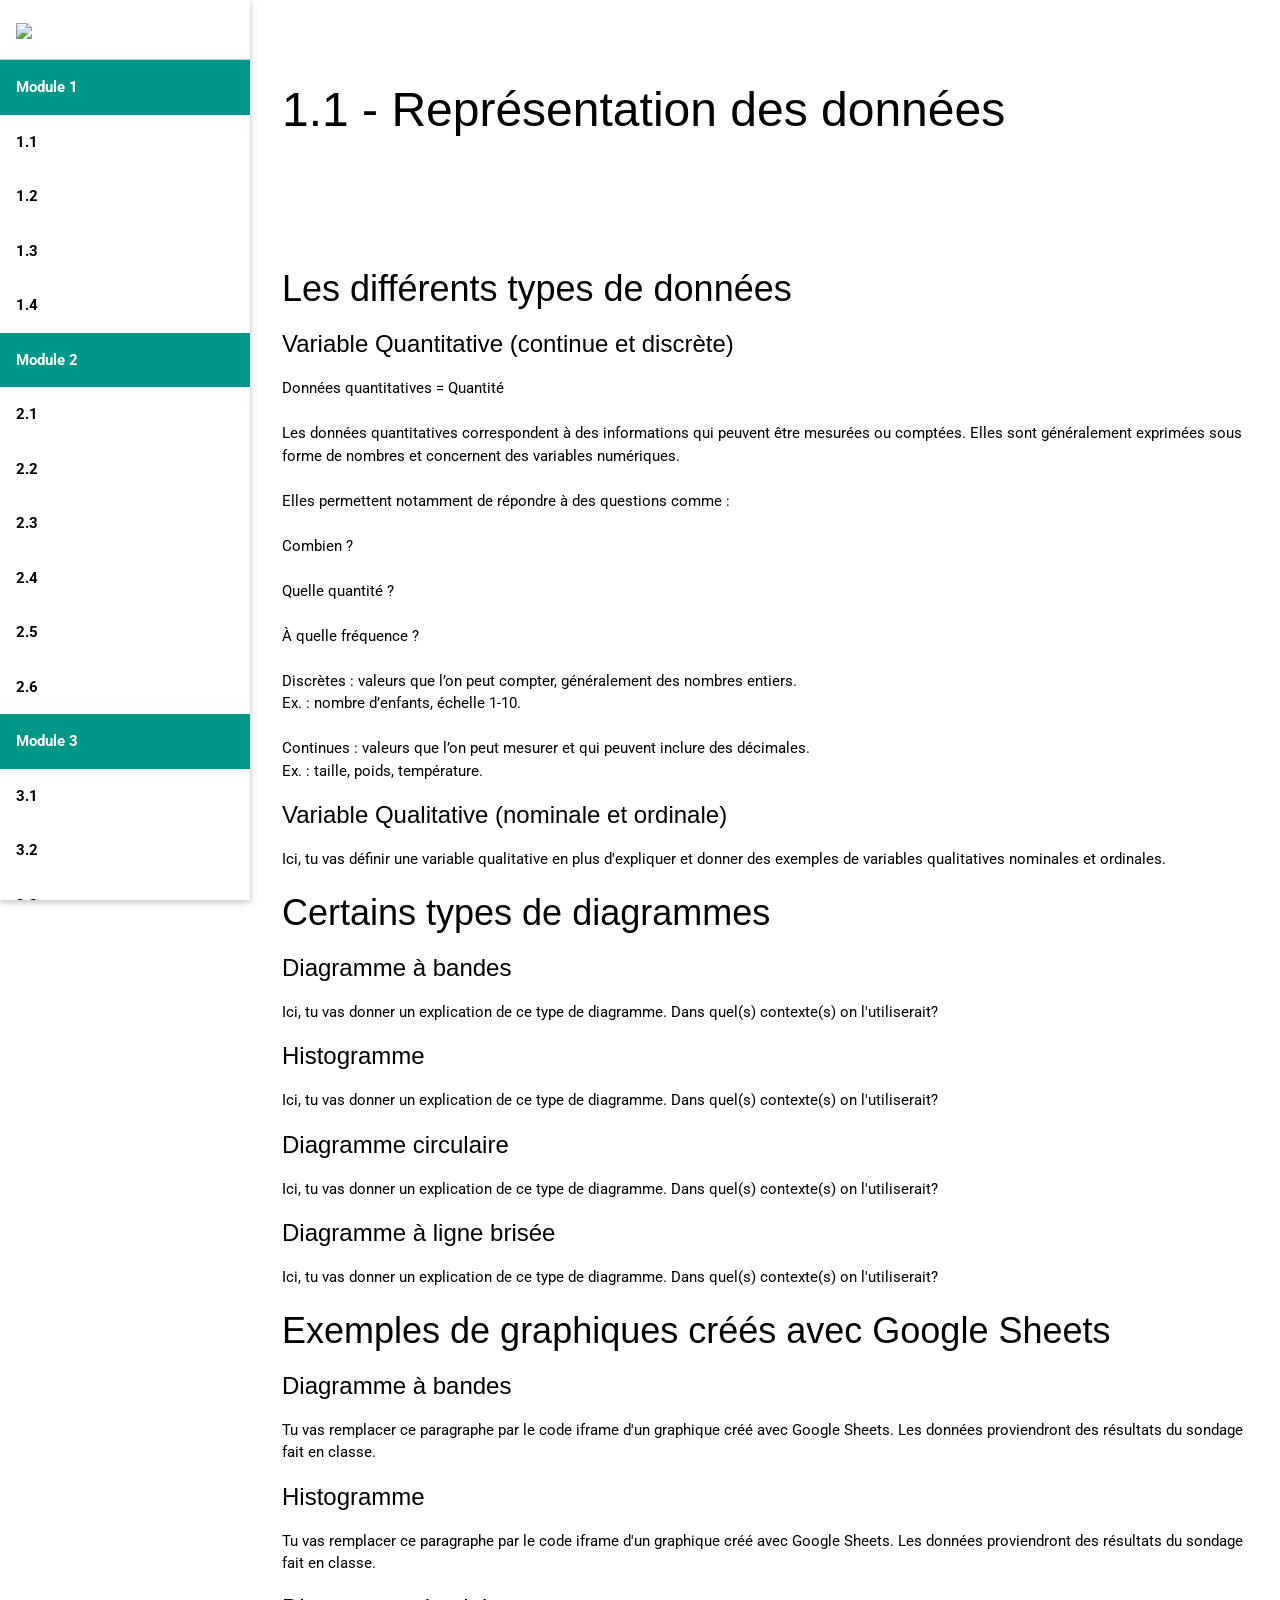
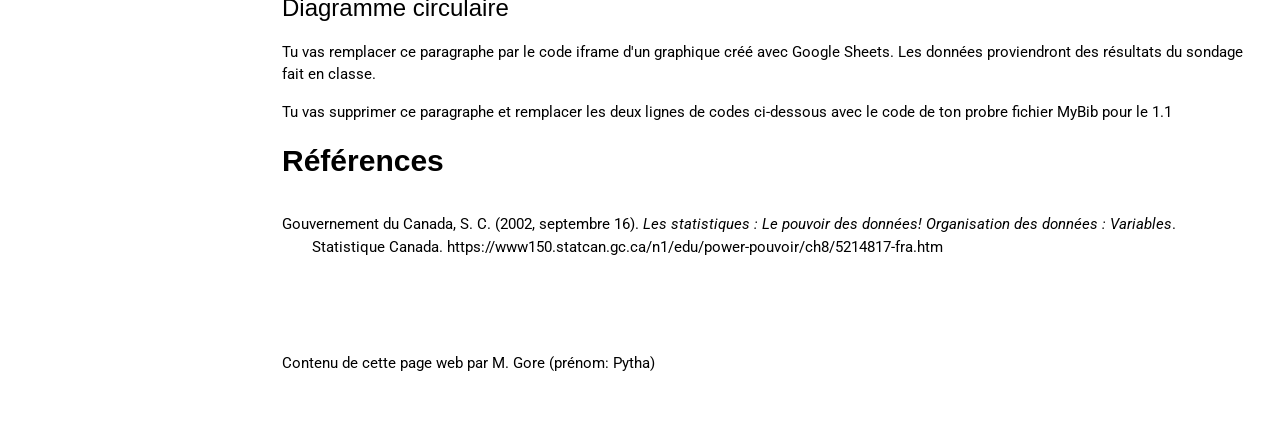
==== module1-1.html @ e121af44 "Revise content and structure of module1-1.html Updated the HTML structure and content for module1-1." ====
<!DOCTYPE html>
<html>
<head>
<title>MDM4U</title>
<meta name="viewport" content="width=device-width, initial-scale=1">
<link rel="stylesheet" href="https://www.w3schools.com/w3css/4/w3.css">
<link rel="stylesheet" href="https://www.w3schools.com/lib/w3-theme-teal.css">
<link rel="stylesheet" href="https://fonts.googleapis.com/css?family=Roboto">
<link rel="stylesheet" href="https://cdnjs.cloudflare.com/ajax/libs/font-awesome/4.7.0/css/font-awesome.min.css">
<style>
body {font-family: "Roboto", sans-serif}
.w3-bar-block .w3-bar-item {
  padding: 16px;
  font-weight: bold;
}
</style>
<script src="https://code.jquery.com/jquery-1.10.2.js"></script>
</head>
<body>
<!--Navigation bar-->
<div id="nav-placeholder">

</div>

<script>
$(function(){
  $("#nav-placeholder").load("nav.html");
});
</script>
<!--end of Navigation bar-->

<div class="w3-overlay w3-hide-large w3-animate-opacity" onclick="w3_close()" style="cursor:pointer" id="myOverlay"></div>

<div class="w3-main" style="margin-left:250px;">

<div id="myTop" class="w3-container w3-top w3-theme w3-large">
  <p><i class="fa fa-bars w3-button w3-teal w3-hide-large w3-xlarge" onclick="w3_open()"></i>
  <span id="myIntro" class="w3-hide">MDM4U</span></p>
</div>

<header class="w3-container w3-theme" style="padding:64px 32px">
  <h1 class="w3-xxxlarge">1.1 - Représentation des données</h1>
</header>

<div class="w3-container" style="padding:32px">

<!-- Tu peux complètement modifier le contenu ci-dessous -->

<h1>Les différents types de données</h1>
<h3>Variable Quantitative (continue et discrète)</h3>
<p>Données quantitatives = Quantité <br><br>
Les données quantitatives correspondent à des informations qui peuvent être mesurées ou comptées. 
Elles sont généralement exprimées sous forme de nombres et concernent des variables numériques.
<br><br>
Elles permettent notamment de répondre à des questions comme :
<br><br>
Combien ?
<br><br>
Quelle quantité ?
<br><br>
À quelle fréquence ?
<br><br>
Discrètes : valeurs que l’on peut compter, généralement des nombres entiers.<br>
Ex. : nombre d’enfants, échelle 1-10.
<br><br>
Continues : valeurs que l’on peut mesurer et qui peuvent inclure des décimales.<br>
Ex. : taille, poids, température.</p>

<h3>Variable Qualitative (nominale et ordinale)</h3>
<p>Ici, tu vas définir une variable qualitative en plus d'expliquer et donner des exemples de variables qualitatives nominales et ordinales.</p>


<h1>Certains types de diagrammes</h1>
<h3>Diagramme à bandes </h3>
<p>Ici, tu vas donner un explication de ce type de diagramme.  Dans quel(s) contexte(s) on l'utiliserait? </p>
<h3>Histogramme</h3>
<p>Ici, tu vas donner un explication de ce type de diagramme.  Dans quel(s) contexte(s) on l'utiliserait? </p>
<h3>Diagramme circulaire</h3>
<p>Ici, tu vas donner un explication de ce type de diagramme.  Dans quel(s) contexte(s) on l'utiliserait? </p>
<h3>Diagramme à ligne brisée</h3>
<p>Ici, tu vas donner un explication de ce type de diagramme.  Dans quel(s) contexte(s) on l'utiliserait? </p>


<h1>Exemples de graphiques créés avec Google Sheets</h1>
<h3>Diagramme à bandes</h3>
<p>Tu vas remplacer ce paragraphe par le code iframe d'un graphique créé avec Google Sheets.  Les données proviendront des résultats du sondage fait en classe.  </p>
<h3>Histogramme</h3>
<p>Tu vas remplacer ce paragraphe par le code iframe d'un graphique créé avec Google Sheets.  Les données proviendront des résultats du sondage fait en classe.  </p>
<h3>Diagramme circulaire</h3>
<p>Tu vas remplacer ce paragraphe par le code iframe d'un graphique créé avec Google Sheets.  Les données proviendront des résultats du sondage fait en classe.  </p>


<p>Tu vas supprimer ce paragraphe et remplacer les deux lignes de codes ci-dessous avec le code de ton probre fichier MyBib pour le 1.1 </p>


<section class="references">
  <h2>Références</h2>
  <div class="reference-list">
    <p class="reference">
      Gouvernement du Canada, S. C. (2002, septembre 16). <em>Les statistiques : Le pouvoir des données! Organisation des données : Variables</em>. Statistique Canada. https://www150.statcan.gc.ca/n1/edu/power-pouvoir/ch8/5214817-fra.htm
    </p>
  </div>
</section>

<style>
  .references h2 {
    font-weight: bold;
    margin-bottom: 1em;
  }
  .reference {
    margin: 0 0 1em 0;
    padding-left: 2em;
    text-indent: -2em; /* crée le retrait en sautoir (hanging indent) */
    line-height: 1.5;
  }
</style>

<!-- Tu peux complètement modifier le contenu par dessus cette ligne -->

</div>

<footer class="w3-container w3-theme" style="padding:32px">
  <p>Contenu de cette page web par M. Gore (prénom: Pytha)</p>
</footer>
     
</div>

<script>
// Open and close the sidebar on medium and small screens
function w3_open() {
  document.getElementById("mySidebar").style.display = "block";
  document.getElementById("myOverlay").style.display = "block";
}

function w3_close() {
  document.getElementById("mySidebar").style.display = "none";
  document.getElementById("myOverlay").style.display = "none";
}

// Change style of top container on scroll
window.onscroll = function() {myFunction()};
function myFunction() {
  if (document.body.scrollTop > 80 || document.documentElement.scrollTop > 80) {
    document.getElementById("myTop").classList.add("w3-card-4", "w3-animate-opacity");
    document.getElementById("myIntro").classList.add("w3-show-inline-block");
  } else {
    document.getElementById("myIntro").classList.remove("w3-show-inline-block");
    document.getElementById("myTop").classList.remove("w3-card-4", "w3-animate-opacity");
  }
}

</script>
     
</body>
</html>
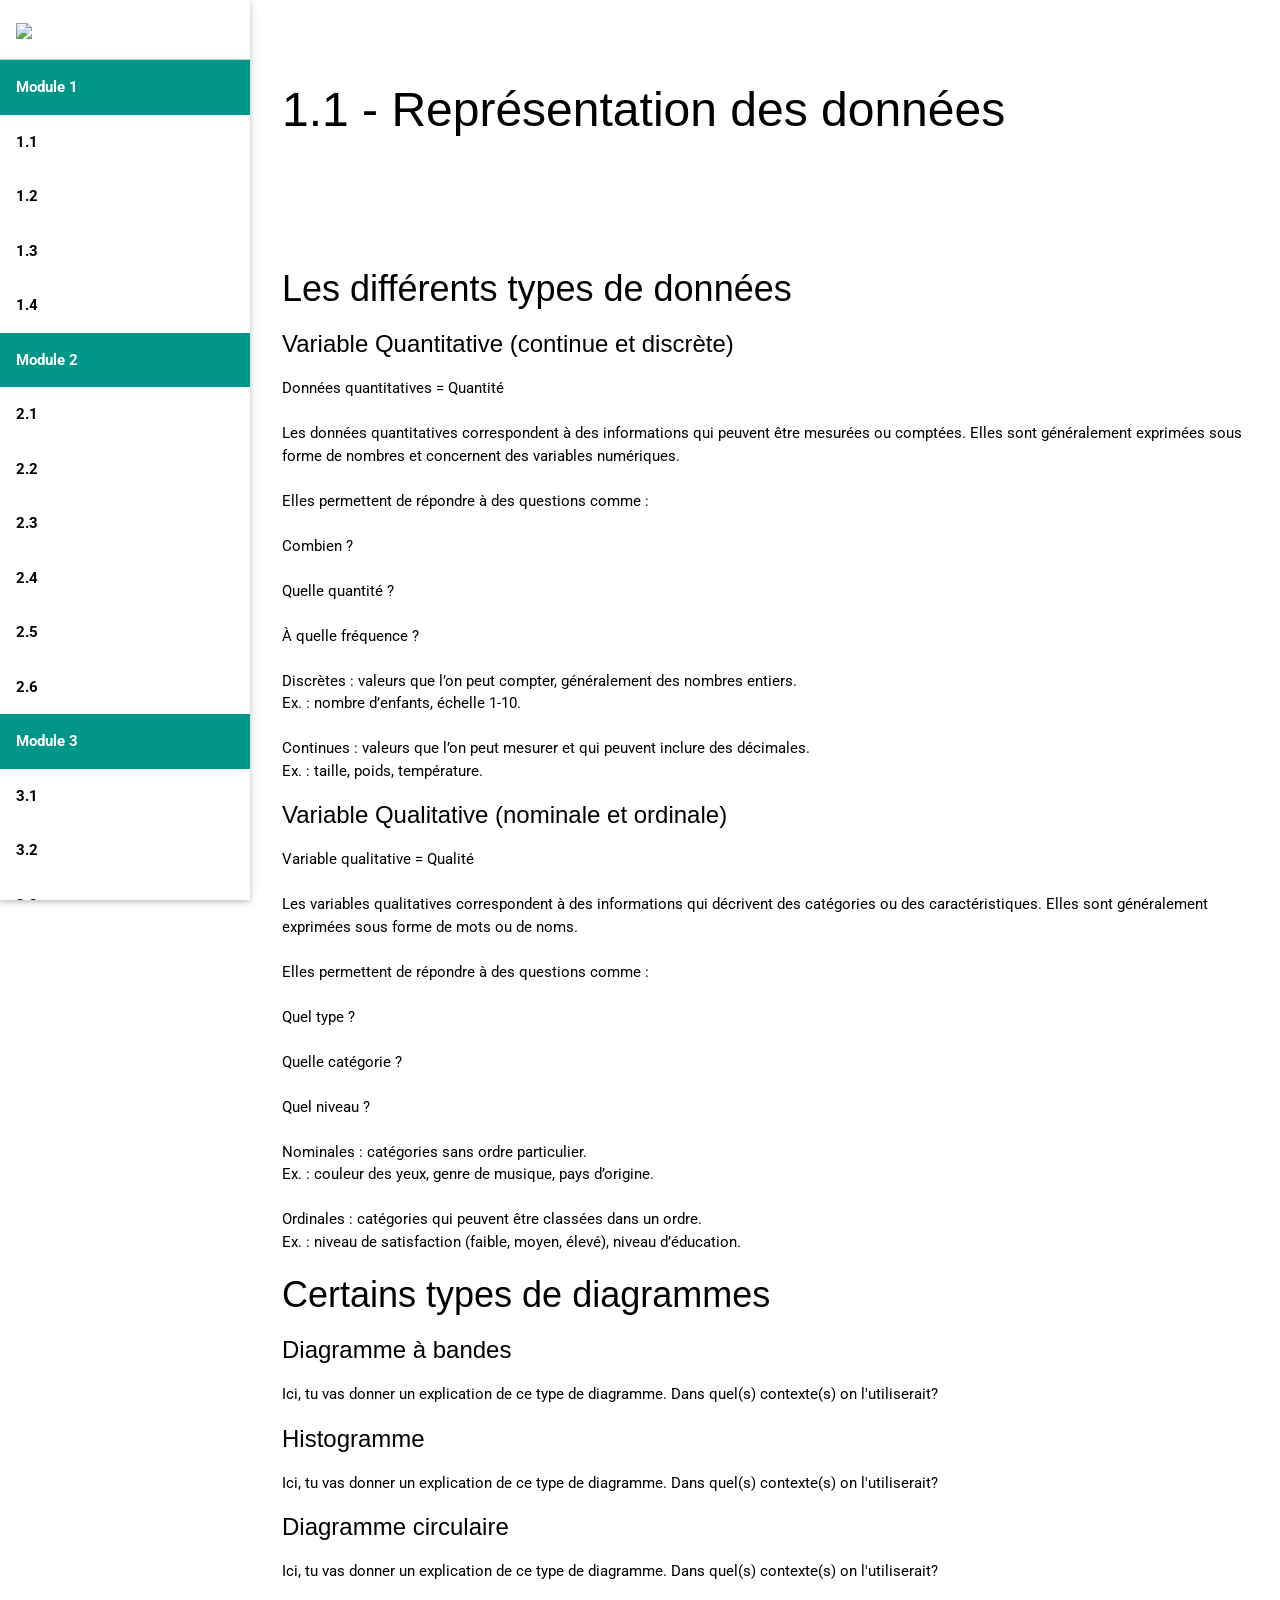
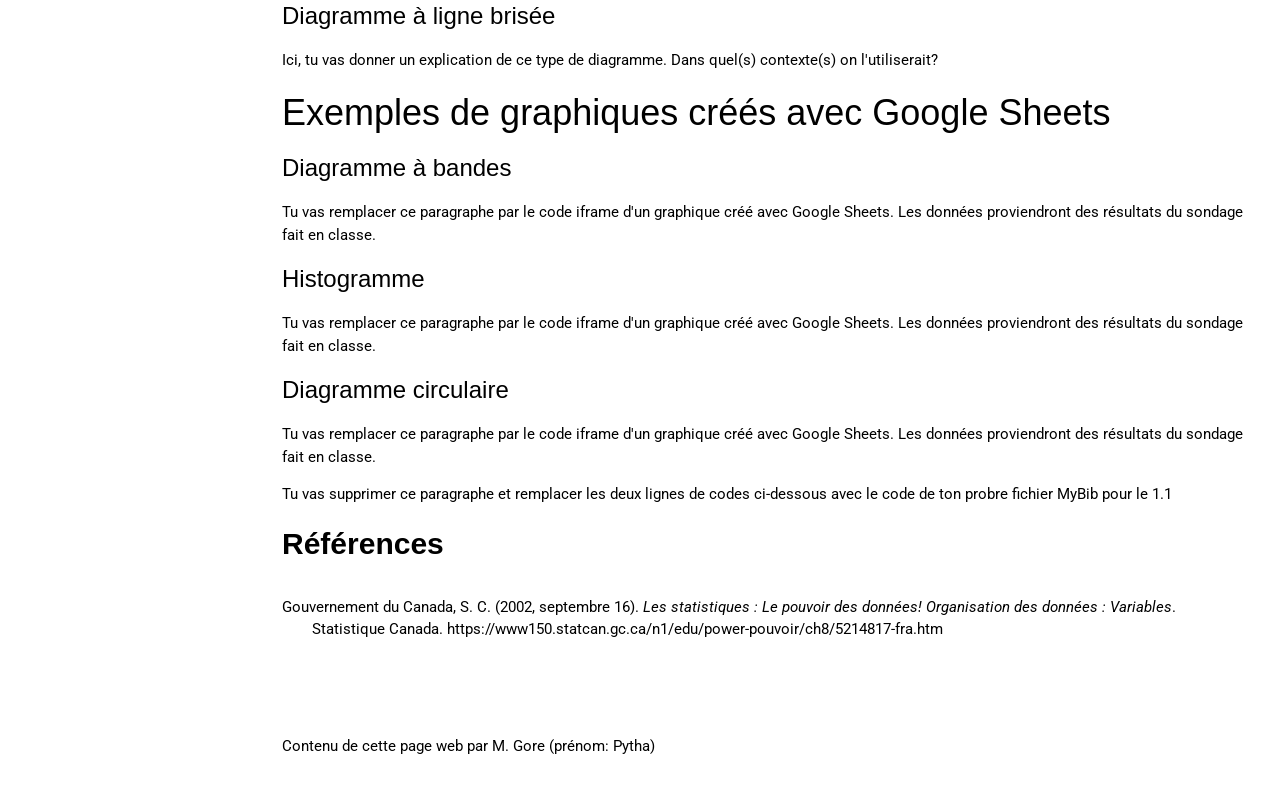
==== commit 4f133106: "Fix HTML structure and update content" ====
--- a/module1-1.html
+++ b/module1-1.html
@@ -52,7 +52,7 @@
 Les données quantitatives correspondent à des informations qui peuvent être mesurées ou comptées. 
 Elles sont généralement exprimées sous forme de nombres et concernent des variables numériques.
 <br><br>
-Elles permettent notamment de répondre à des questions comme :
+Elles permettent de répondre à des questions comme :
 <br><br>
 Combien ?
 <br><br>
@@ -67,7 +67,24 @@
 Ex. : taille, poids, température.</p>
 
 <h3>Variable Qualitative (nominale et ordinale)</h3>
-<p>Ici, tu vas définir une variable qualitative en plus d'expliquer et donner des exemples de variables qualitatives nominales et ordinales.</p>
+<p>Variable qualitative = Qualité <br><br>
+Les variables qualitatives correspondent à des informations qui décrivent des catégories ou des caractéristiques.
+Elles sont généralement exprimées sous forme de mots ou de noms.
+<br><br>
+Elles permettent de répondre à des questions comme :
+<br><br>
+Quel type ?
+<br><br>
+Quelle catégorie ?
+<br><br>
+Quel niveau ?
+<br><br>
+Nominales : catégories sans ordre particulier.<br>
+Ex. : couleur des yeux, genre de musique, pays d’origine.
+<br><br>
+Ordinales : catégories qui peuvent être classées dans un ordre.<br>
+Ex. : niveau de satisfaction (faible, moyen, élevé), niveau d’éducation.</p>
+
 
 
 <h1>Certains types de diagrammes</h1>
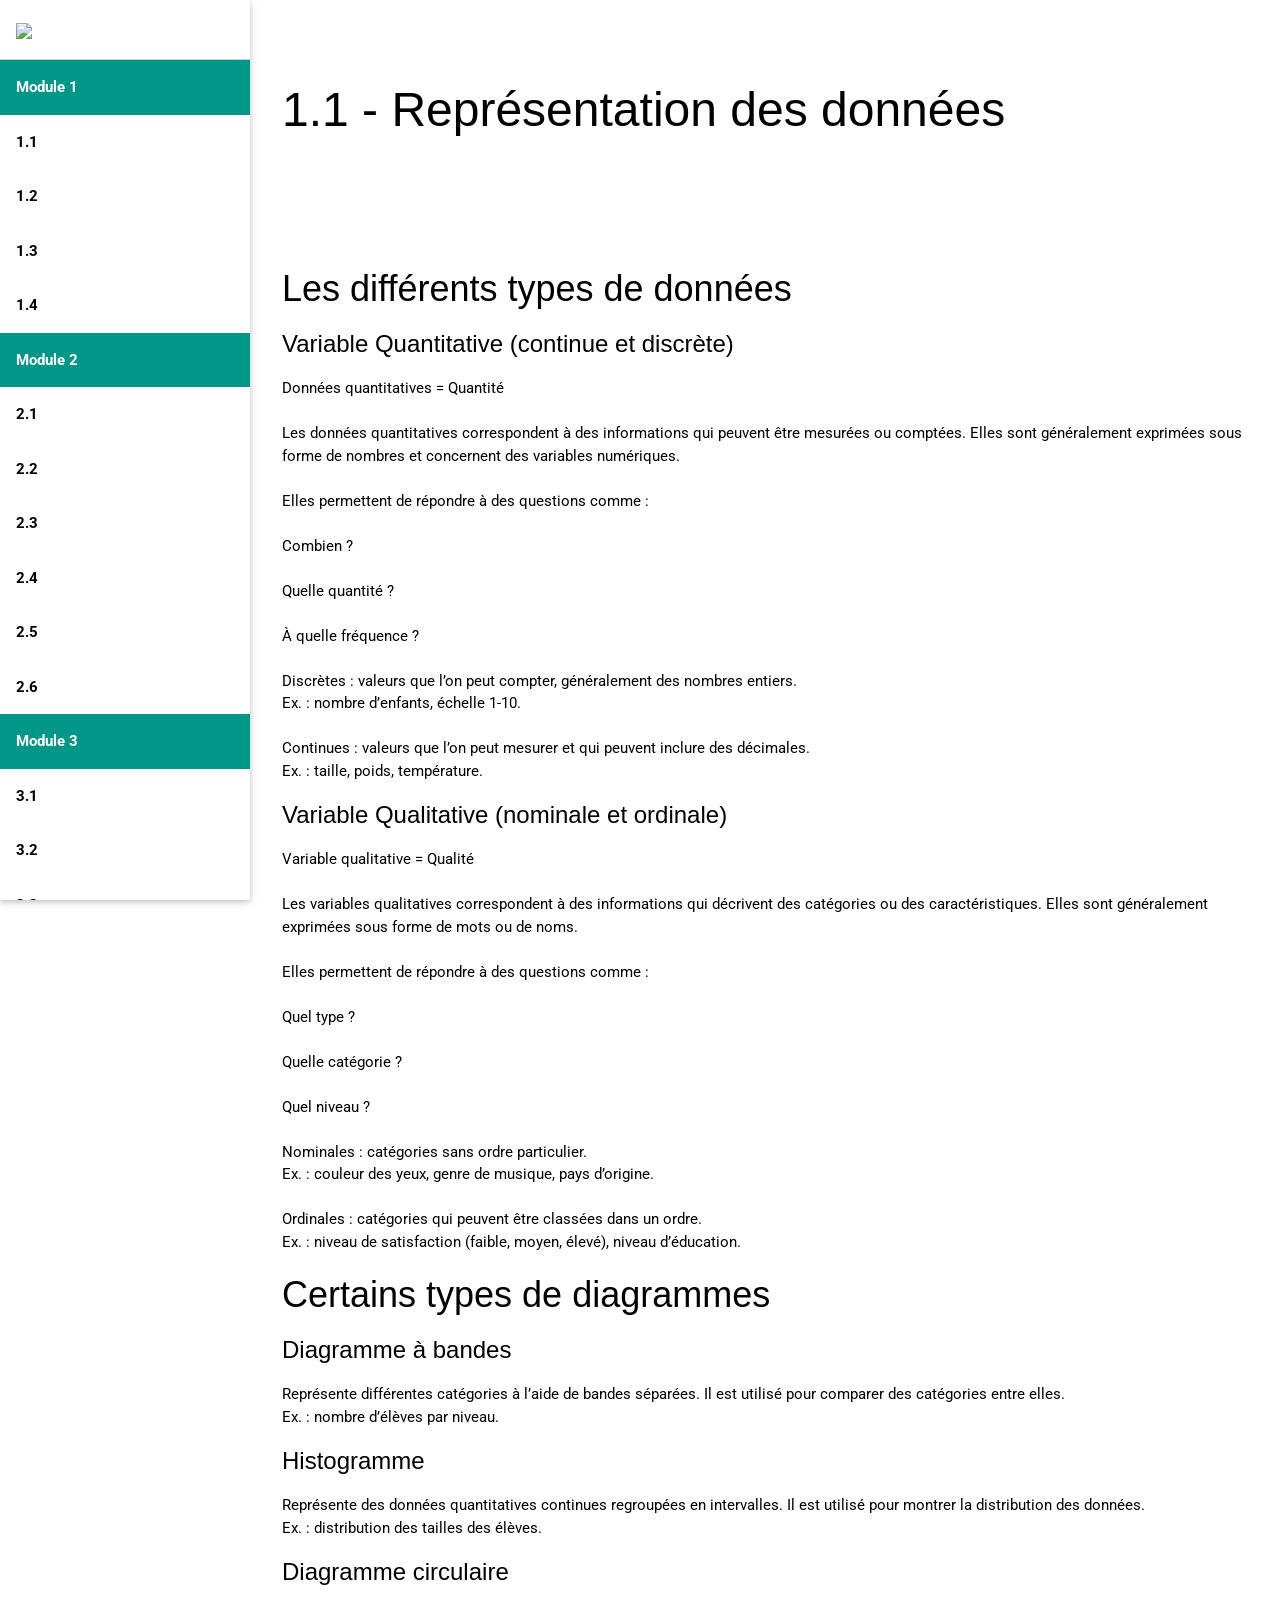
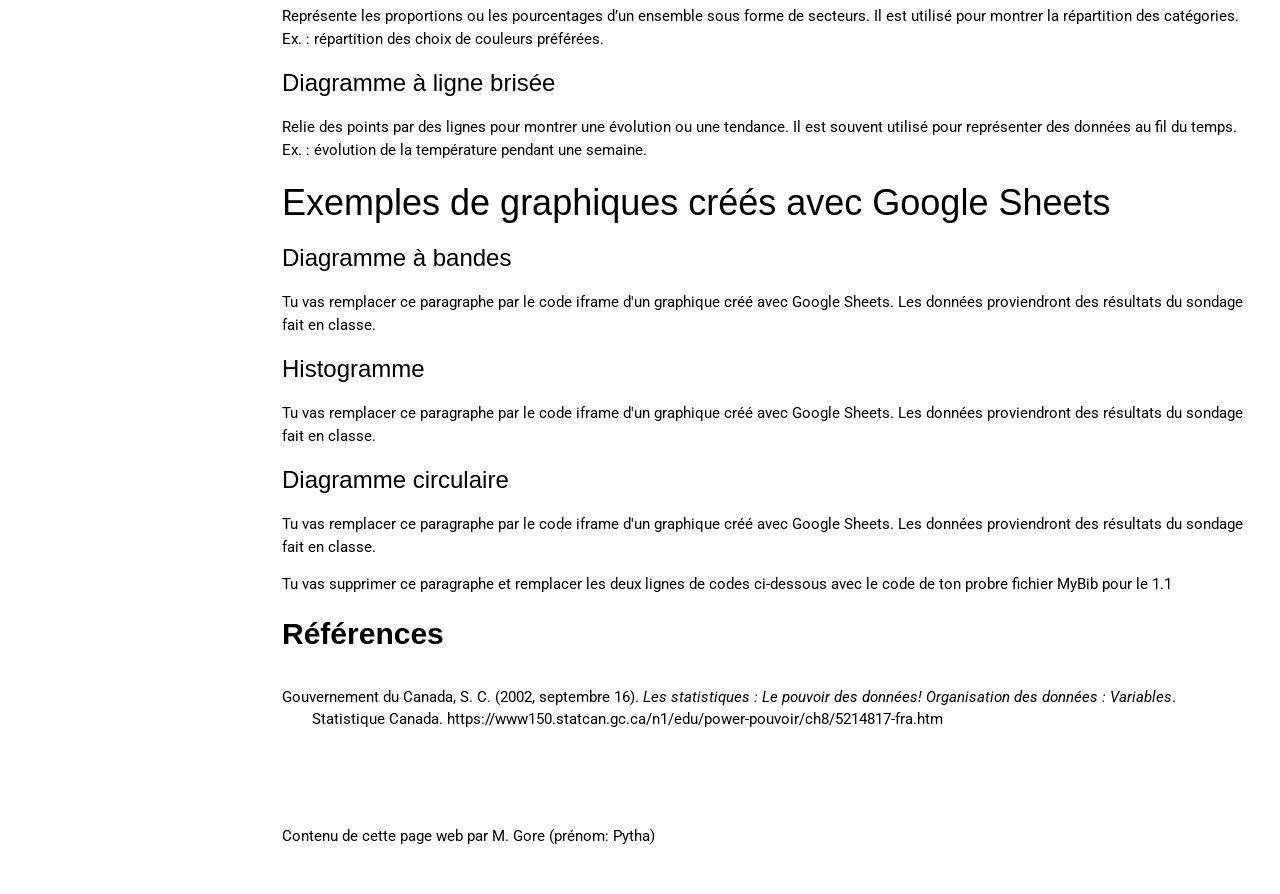
==== commit b6932172: "Update module1-1.html" ====
--- a/module1-1.html
+++ b/module1-1.html
@@ -87,15 +87,15 @@
 
 
 
-<h1>Certains types de diagrammes</h1>
-<h3>Diagramme à bandes </h3>
-<p>Ici, tu vas donner un explication de ce type de diagramme.  Dans quel(s) contexte(s) on l'utiliserait? </p>
-<h3>Histogramme</h3>
-<p>Ici, tu vas donner un explication de ce type de diagramme.  Dans quel(s) contexte(s) on l'utiliserait? </p>
-<h3>Diagramme circulaire</h3>
-<p>Ici, tu vas donner un explication de ce type de diagramme.  Dans quel(s) contexte(s) on l'utiliserait? </p>
-<h3>Diagramme à ligne brisée</h3>
-<p>Ici, tu vas donner un explication de ce type de diagramme.  Dans quel(s) contexte(s) on l'utiliserait? </p>
+<h1>Certains types de diagrammes</h1> 
+<h3>Diagramme à bandes </h3> <p>Représente différentes catégories à l’aide de bandes séparées. Il est utilisé pour comparer des catégories entre elles.
+<br>Ex. : nombre d’élèves par niveau.</p>
+<h3>Histogramme</h3> <p>Représente des données quantitatives continues regroupées en intervalles. Il est utilisé pour montrer la distribution des données.
+<br>Ex. : distribution des tailles des élèves.</p> <h3>Diagramme circulaire</h3>
+<p>Représente les proportions ou les pourcentages d’un ensemble sous forme de secteurs. Il est utilisé pour montrer la répartition des catégories.
+<br>Ex. : répartition des choix de couleurs préférées.</p> <h3>Diagramme à ligne brisée</h3> 
+<p>Relie des points par des lignes pour montrer une évolution ou une tendance. Il est souvent utilisé pour représenter des données au fil du temps.
+<br>Ex. : évolution de la température pendant une semaine.</p>
 
 
 <h1>Exemples de graphiques créés avec Google Sheets</h1>
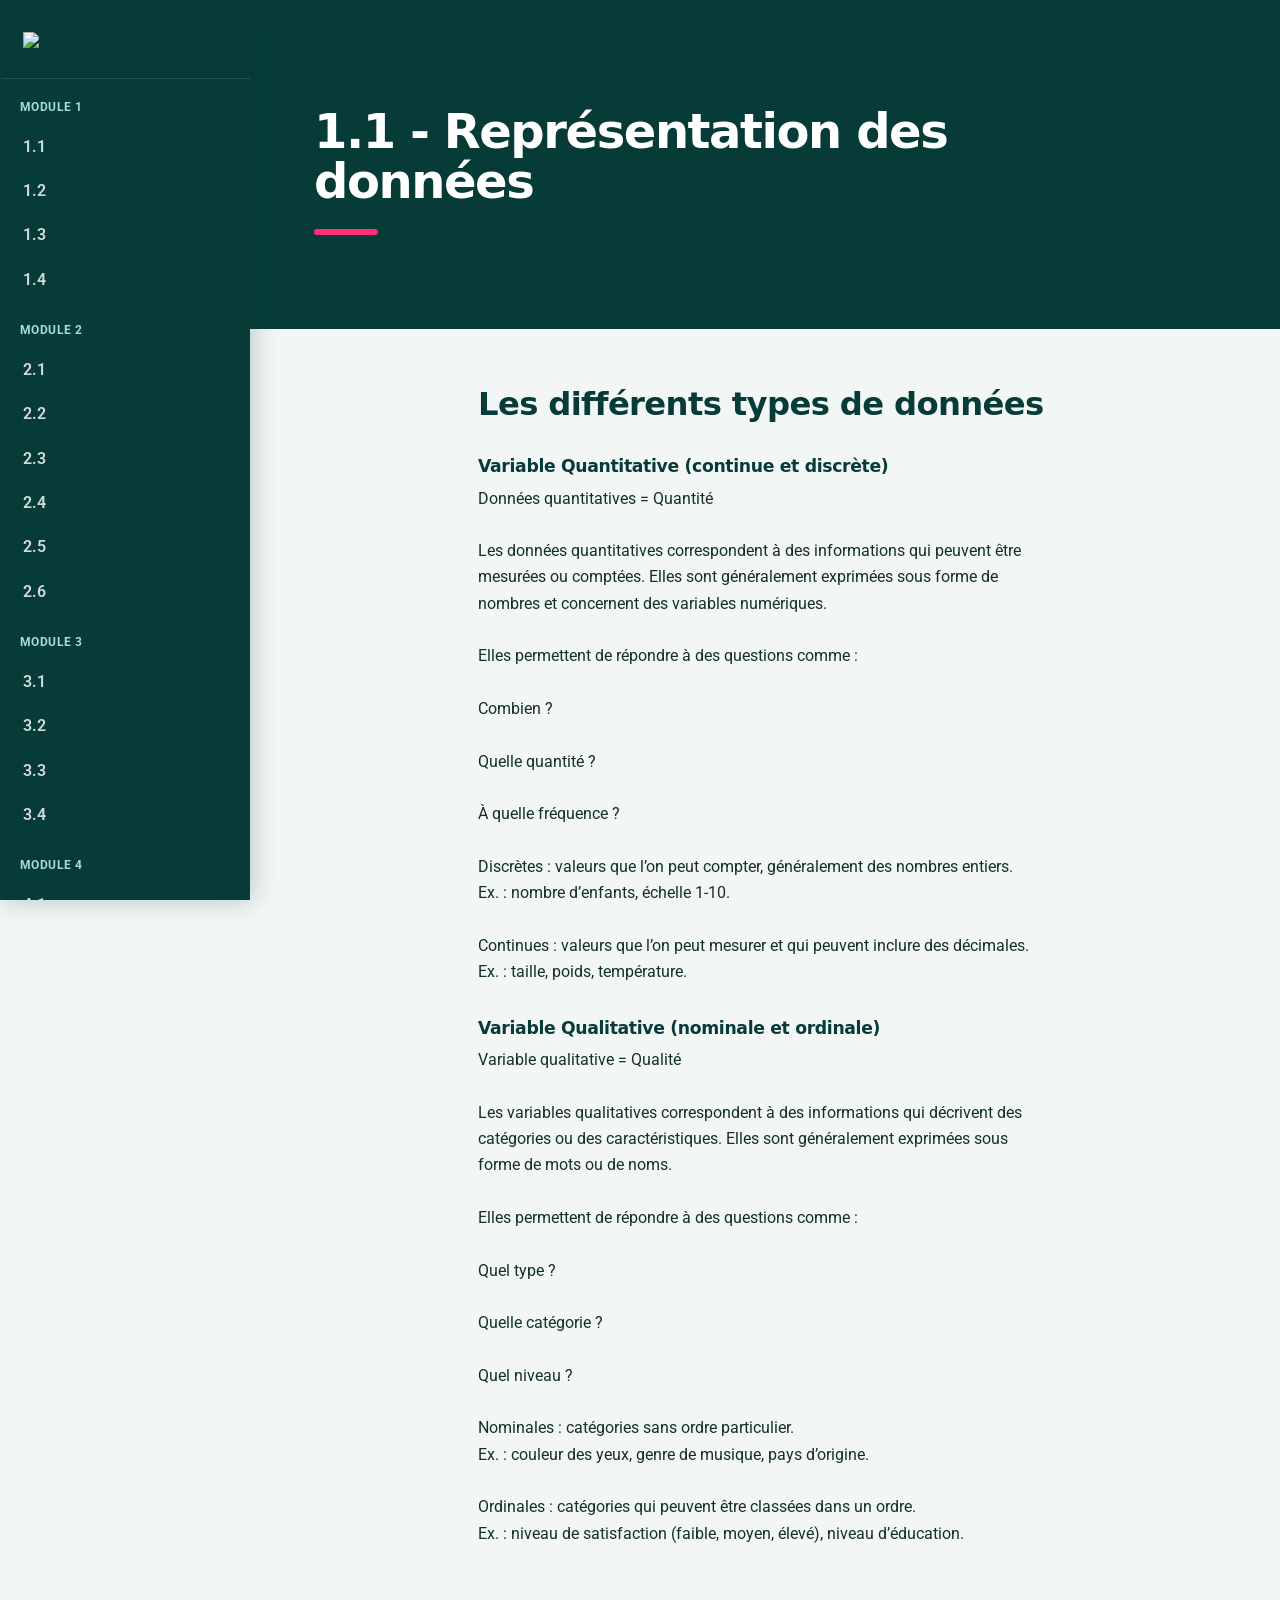
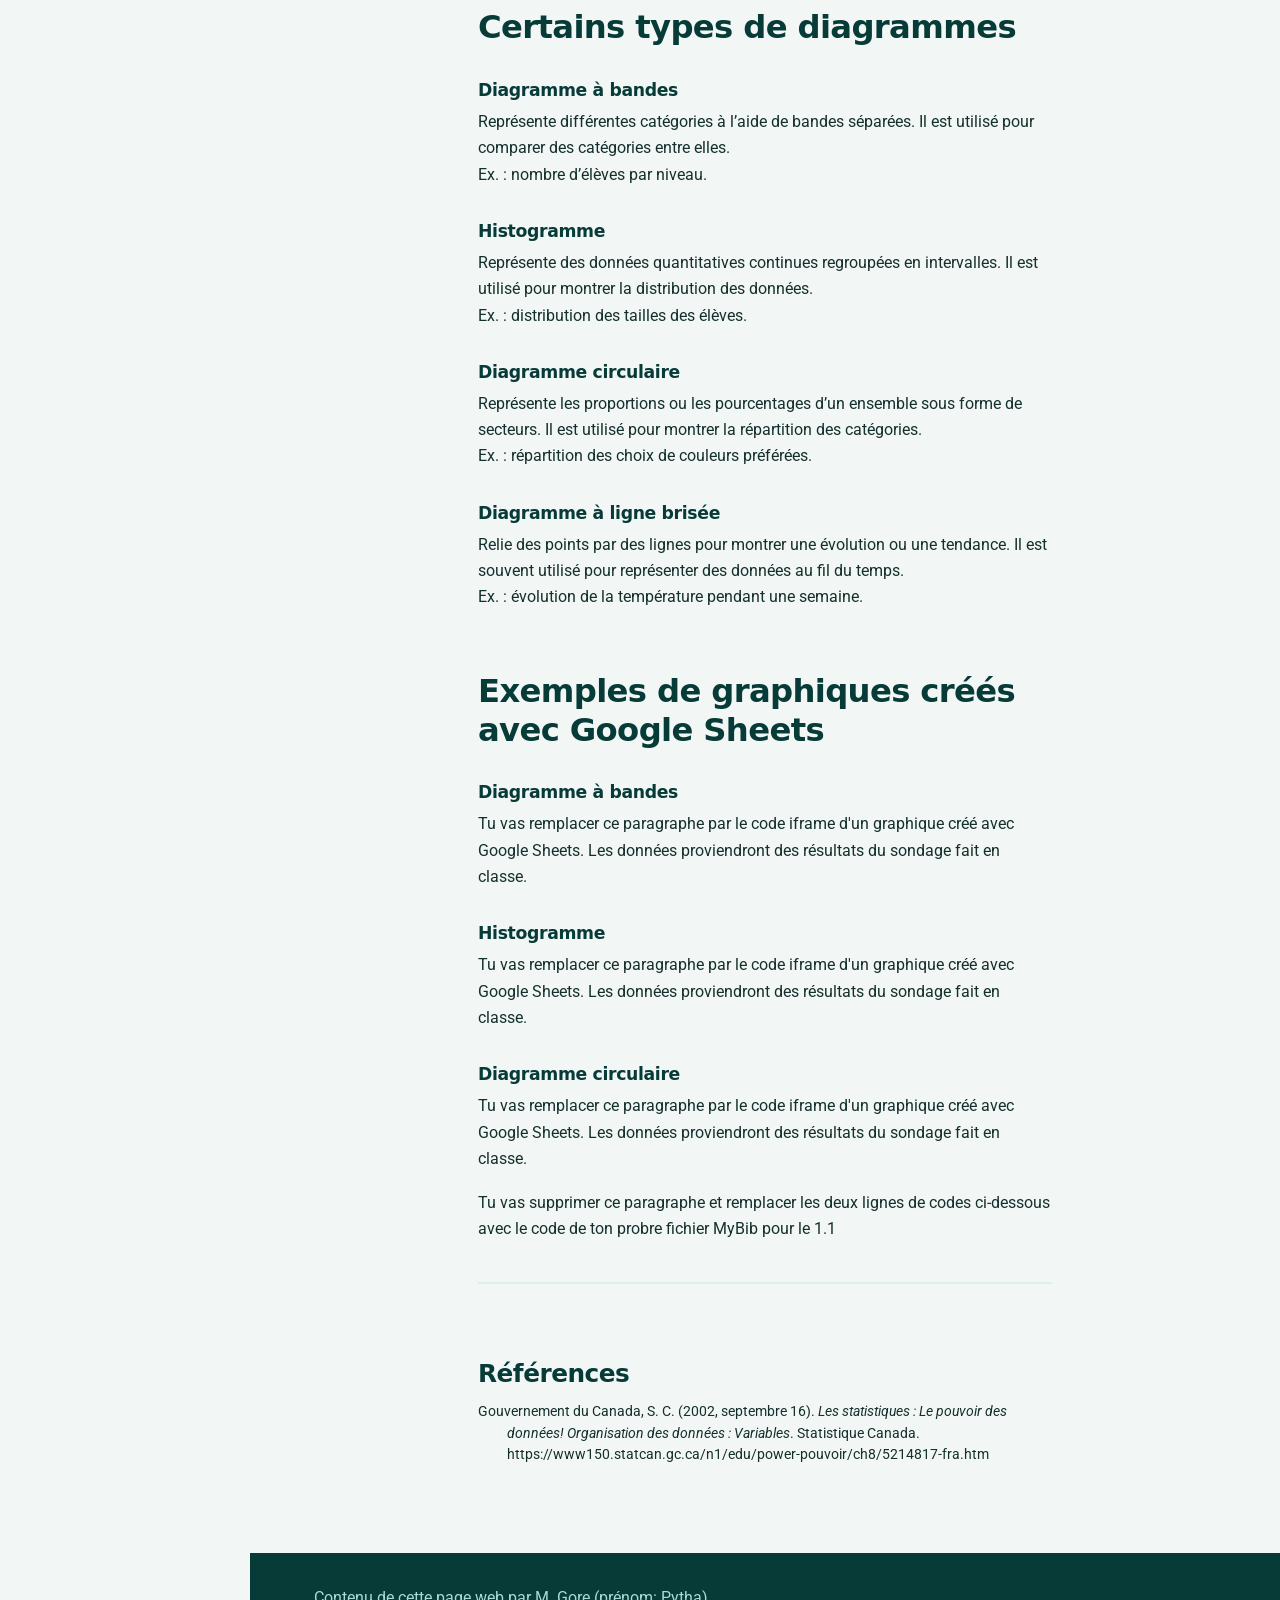
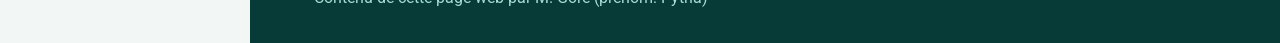
==== commit 4565c77d: "Fix HTML structure and update styles" ====
--- a/module1-1.html
+++ b/module1-1.html
@@ -7,6 +7,7 @@
 <link rel="stylesheet" href="https://www.w3schools.com/lib/w3-theme-teal.css">
 <link rel="stylesheet" href="https://fonts.googleapis.com/css?family=Roboto">
 <link rel="stylesheet" href="https://cdnjs.cloudflare.com/ajax/libs/font-awesome/4.7.0/css/font-awesome.min.css">
+<link rel="stylesheet" href="styles.css">
 <style>
 body {font-family: "Roboto", sans-serif}
 .w3-bar-block .w3-bar-item {
--- a/styles.css
+++ b/styles.css
@@ -0,0 +1,296 @@
+/* ==========================================================================
+   MDM4U — custom.css
+   S'ajoute par-dessus w3.css, w3-theme-teal.css et Roboto.
+   Ne modifie aucun fichier HTML : ce fichier remplace seulement l'apparence.
+   ========================================================================== */
+
+:root {
+  --teal-900: #063b37;
+  --teal-800: #0a544d;
+  --teal-600: #0e8c80;
+  --teal-200: #a5ddd5;
+  --mint:     #d9f0ec;
+  --pink:     #ff2e77;
+  --pink-dark:#d4145a;
+  --page:     #f2f6f5;
+  --text:     #14302c;
+
+  --heading-font: system-ui, -apple-system, "Segoe UI", Arial, "Noto Sans", sans-serif;
+}
+
+/* --------------------------------------------------------------------------
+   Base
+   -------------------------------------------------------------------------- */
+
+body {
+  background: var(--page) !important;
+  color: var(--text);
+  font-size: 1.0625rem;
+  line-height: 1.65;
+  -webkit-font-smoothing: antialiased;
+}
+
+::selection { background: var(--pink); color: #fff; }
+
+a { text-decoration-thickness: 2px; text-underline-offset: 3px; }
+
+/* --------------------------------------------------------------------------
+   Palette du thème w3-theme (remplace le teal par défaut par la nôtre)
+   -------------------------------------------------------------------------- */
+
+.w3-theme,
+.w3-hover-theme:hover {
+  background-color: var(--teal-900) !important;
+  color: #fff !important;
+}
+
+.w3-text-theme { color: var(--teal-600) !important; }
+
+/* --------------------------------------------------------------------------
+   Barre latérale
+   -------------------------------------------------------------------------- */
+
+.w3-sidebar {
+  background-color: var(--teal-900) !important;
+  border: 0 !important;
+  box-shadow: 2px 0 24px rgba(6, 59, 55, .25);
+}
+
+/* Logo en haut de la barre */
+.w3-sidebar > a.w3-bar-item:first-child {
+  padding: 24px 20px !important;
+  border-bottom: 1px solid rgba(255, 255, 255, .12) !important;
+}
+
+/* Bouton "Close" sur petits écrans */
+.w3-sidebar > a.w3-hide-large {
+  color: var(--mint) !important;
+  font-weight: 700;
+  border-bottom: 1px solid rgba(255, 255, 255, .12) !important;
+}
+.w3-sidebar > a.w3-hide-large:hover { background: rgba(255, 255, 255, .08) !important; }
+
+/* Étiquettes "Module X" (celles avec la classe w3-teal) */
+.w3-sidebar .w3-teal {
+  background: none !important;
+  color: var(--teal-200) !important;
+  font-size: .8125rem;
+  font-weight: 700;
+  letter-spacing: .04em;
+  text-transform: uppercase;
+  padding: 18px 20px 8px !important;
+  cursor: default;
+}
+
+/* Liens des modules (1.1, 1.2, etc.) */
+.w3-sidebar .w3-bar-item.w3-button {
+  padding: 9px 20px !important;
+  color: rgba(255, 255, 255, .82) !important;
+  font-weight: 600;
+  border-left: 3px solid transparent;
+  background: none !important;
+  transition: background-color .15s ease, border-color .15s ease, color .15s ease;
+}
+.w3-sidebar .w3-bar-item.w3-button:hover {
+  background: rgba(255, 255, 255, .07) !important;
+  border-left-color: var(--teal-600);
+  color: #fff !important;
+}
+
+/* --------------------------------------------------------------------------
+   Voile derrière la barre (petits écrans)
+   -------------------------------------------------------------------------- */
+
+.w3-overlay { background-color: rgba(6, 59, 55, .6) !important; }
+
+/* --------------------------------------------------------------------------
+   Barre du haut + bouton hamburger
+   -------------------------------------------------------------------------- */
+
+#myTop {
+  background-color: var(--teal-900) !important;
+  padding: 10px 16px !important;
+}
+
+#myTop .fa-bars {
+  background: rgba(255, 255, 255, .12) !important;
+  color: #fff !important;
+  border-radius: 4px;
+  padding: 10px 14px !important;
+}
+#myTop .fa-bars:hover { background: rgba(255, 255, 255, .22) !important; }
+
+#myIntro { font-weight: 800; letter-spacing: -.01em; }
+
+/* --------------------------------------------------------------------------
+   Corrige le décalage à gauche sur petits écrans
+   (w3.css ne remet pas margin-left à 0 tout seul pour ce gabarit)
+   -------------------------------------------------------------------------- */
+
+@media (max-width: 992px) {
+  .w3-main { margin-left: 0 !important; }
+}
+
+/* --------------------------------------------------------------------------
+   Entête de page (le grand bandeau avec le titre)
+   -------------------------------------------------------------------------- */
+
+header.w3-container.w3-theme {
+  position: relative;
+  overflow: hidden;
+  isolation: isolate;
+  padding: clamp(48px, 8vw, 96px) clamp(24px, 5vw, 64px) clamp(56px, 7vw, 84px) !important;
+}
+
+header.w3-container.w3-theme::before {
+  content: "";
+  position: absolute;
+  inset: 0;
+  z-index: 0;
+  pointer-events: none;
+  background:
+    radial-gradient(circle at 88% -20%, rgba(255, 255, 255, .18), transparent 55%),
+    repeating-linear-gradient(90deg, rgba(255, 255, 255, .05) 0 2px, transparent 2px 36px);
+}
+
+header.w3-container.w3-theme h1 {
+  position: relative;
+  z-index: 1;
+  max-width: 20ch;
+  font-family: var(--heading-font);
+  font-weight: 800;
+  line-height: 1.05;
+  letter-spacing: -.03em;
+}
+
+header.w3-container.w3-theme h1::after {
+  content: "";
+  display: block;
+  width: 64px;
+  height: 6px;
+  margin-top: 22px;
+  border-radius: 3px;
+  background: var(--pink);
+}
+
+/* --------------------------------------------------------------------------
+   Contenu (le gros bloc de texte, ni l'entête ni le pied de page)
+   -------------------------------------------------------------------------- */
+
+.w3-main > div.w3-container:not(.w3-top) {
+  max-width: 78ch;
+  margin: 0 auto;
+  padding: clamp(32px, 5vw, 56px) clamp(24px, 5vw, 64px) 72px !important;
+}
+
+.w3-main > div.w3-container:not(.w3-top) h1,
+.w3-main > div.w3-container:not(.w3-top) h2,
+.w3-main > div.w3-container:not(.w3-top) h3 {
+  font-family: var(--heading-font);
+  font-weight: 800;
+  letter-spacing: -.02em;
+  line-height: 1.2;
+  color: var(--teal-900);
+  margin: 1.9em 0 .5em;
+}
+.w3-main > div.w3-container:not(.w3-top) > h1:first-child,
+.w3-main > div.w3-container:not(.w3-top) > h2:first-child,
+.w3-main > div.w3-container:not(.w3-top) > h3:first-child {
+  margin-top: 0;
+}
+
+.w3-main > div.w3-container:not(.w3-top) h1 { font-size: clamp(1.7rem, 3.2vw, 2.15rem); }
+.w3-main > div.w3-container:not(.w3-top) h2 { font-size: clamp(1.35rem, 2.6vw, 1.65rem); }
+.w3-main > div.w3-container:not(.w3-top) h3 { font-size: 1.15rem; }
+
+.w3-main > div.w3-container:not(.w3-top) p { margin: 0 0 1.1em; }
+
+.w3-main > div.w3-container:not(.w3-top) a {
+  color: var(--teal-600);
+  font-weight: 600;
+}
+.w3-main > div.w3-container:not(.w3-top) a:hover { color: var(--pink-dark); }
+
+/* --------------------------------------------------------------------------
+   Boutons (Voir la grille, Voir le calendrier, etc.)
+   -------------------------------------------------------------------------- */
+
+.w3-button.w3-pink {
+  background: var(--pink) !important;
+  color: #fff !important;
+  padding: 14px 26px !important;
+  border-radius: 4px;
+  font-weight: 700;
+  letter-spacing: .01em;
+  box-shadow: 0 2px 0 rgba(0, 0, 0, .08);
+  transition: transform .12s ease, background-color .12s ease, box-shadow .12s ease;
+}
+.w3-button.w3-pink:hover {
+  background: var(--pink-dark) !important;
+  transform: translateY(-1px);
+  box-shadow: 0 6px 14px rgba(212, 20, 90, .28);
+}
+.w3-button.w3-pink:active { transform: translateY(0); }
+
+/* --------------------------------------------------------------------------
+   Vidéos intégrées (iframes YouTube, etc.)
+   -------------------------------------------------------------------------- */
+
+.w3-main iframe {
+  display: block;
+  width: 100%;
+  max-width: 720px;
+  height: auto;
+  aspect-ratio: 16 / 9;
+  margin: 1.5em 0 2em;
+  border: 0;
+  border-radius: 6px;
+  box-shadow: 0 8px 28px rgba(6, 59, 55, .18);
+}
+
+/* --------------------------------------------------------------------------
+   Section Références (si présente sur la page)
+   -------------------------------------------------------------------------- */
+
+.references {
+  margin-top: 2.5em;
+  padding-top: 1.75em;
+  border-top: 2px solid var(--mint);
+}
+.references h2 {
+  font-family: var(--heading-font);
+  font-weight: 800;
+  color: var(--teal-900);
+}
+.reference {
+  color: var(--text);
+  font-size: .95rem;
+}
+
+/* --------------------------------------------------------------------------
+   Pied de page
+   -------------------------------------------------------------------------- */
+
+footer.w3-container.w3-theme {
+  background-color: var(--teal-900) !important;
+  padding: 32px clamp(24px, 5vw, 64px) !important;
+}
+footer.w3-container.w3-theme p {
+  color: var(--teal-200);
+  margin: 0;
+}
+
+/* --------------------------------------------------------------------------
+   Accessibilité
+   -------------------------------------------------------------------------- */
+
+a:focus-visible,
+button:focus-visible,
+.w3-button:focus-visible {
+  outline: 3px solid var(--pink);
+  outline-offset: 2px;
+}
+
+@media (prefers-reduced-motion: reduce) {
+  * { transition-duration: .01ms !important; }
+}
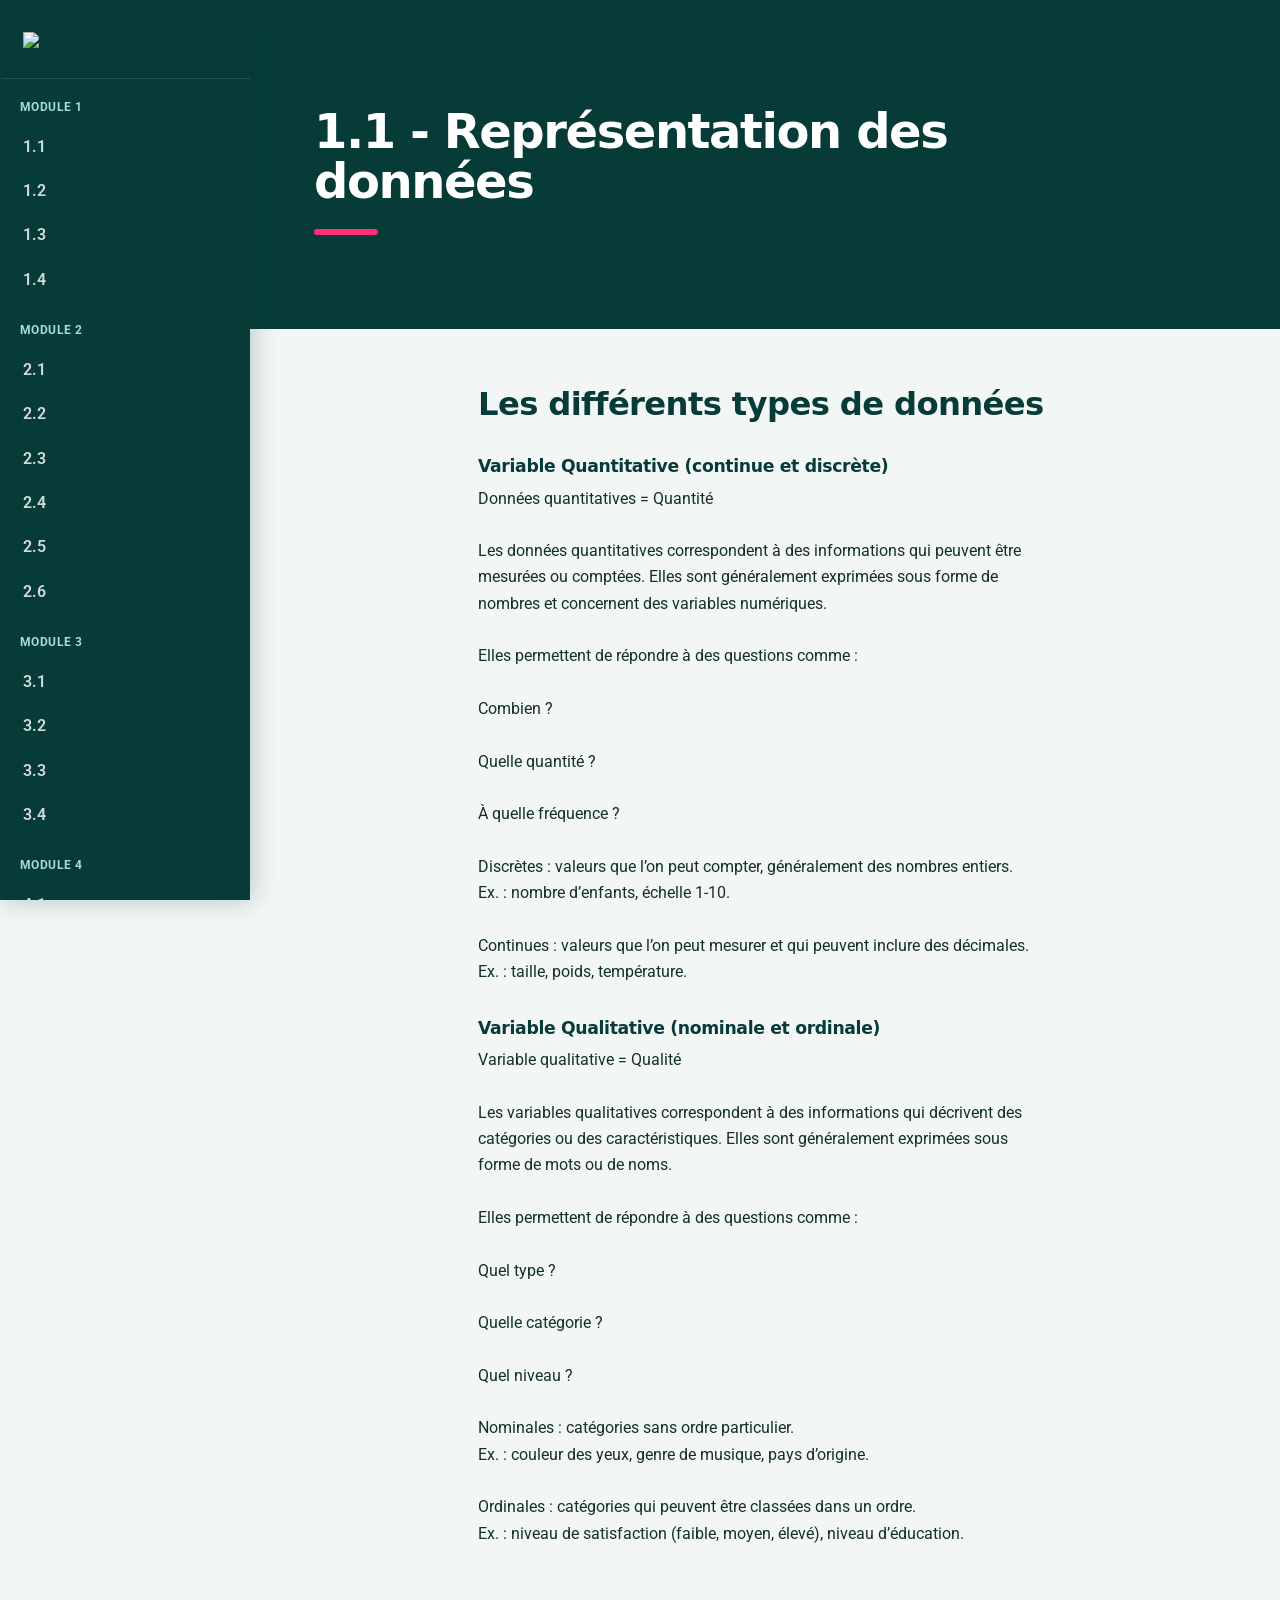
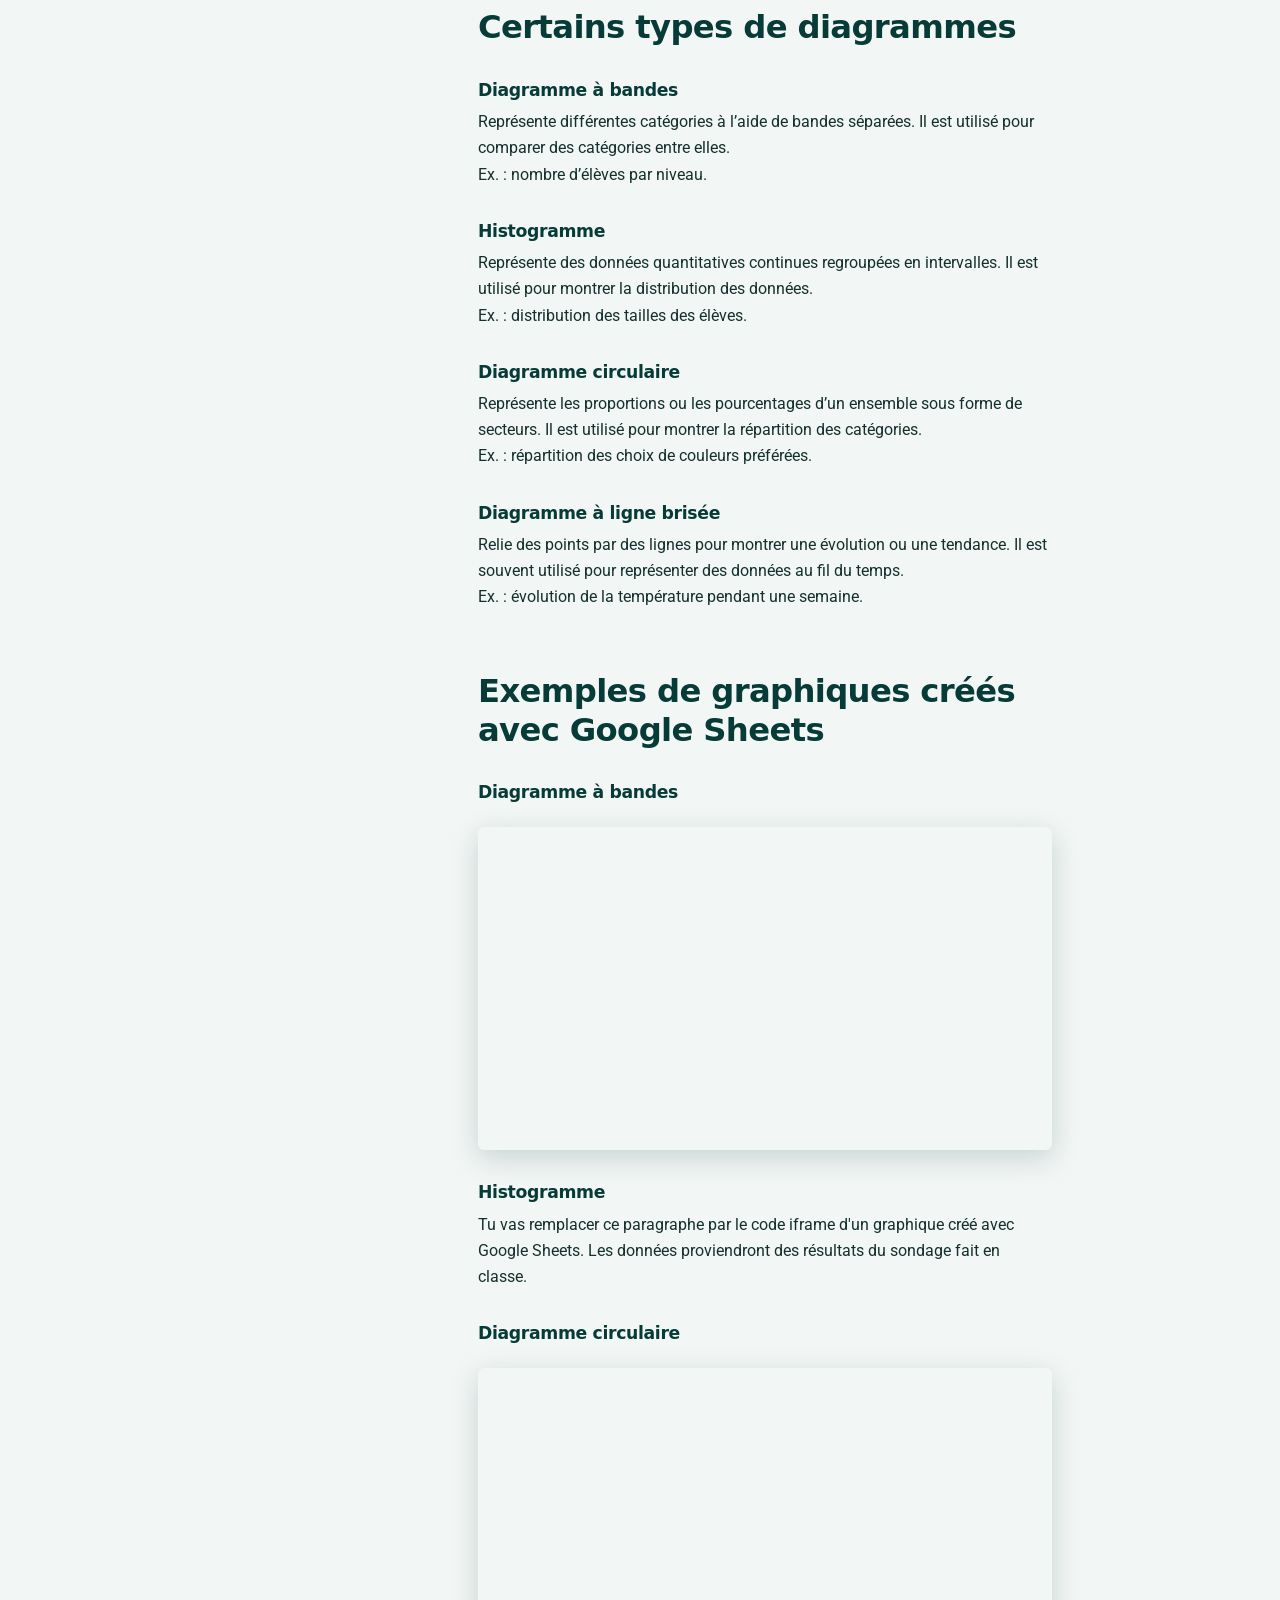
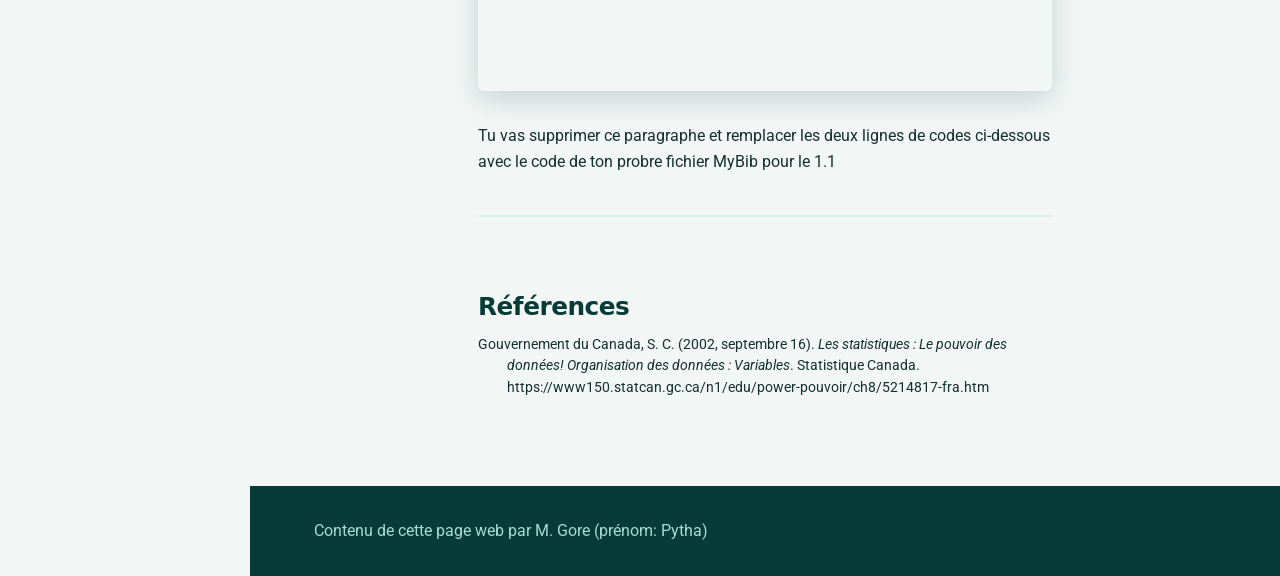
==== commit 6c4cf2c2: "iframes" ====
--- a/module1-1.html
+++ b/module1-1.html
@@ -101,12 +101,22 @@
 
 <h1>Exemples de graphiques créés avec Google Sheets</h1>
 <h3>Diagramme à bandes</h3>
-<p>Tu vas remplacer ce paragraphe par le code iframe d'un graphique créé avec Google Sheets.  Les données proviendront des résultats du sondage fait en classe.  </p>
+<iframe 
+  src="https://docs.google.com/spreadsheets/d/e/2PACX-1vQNAiB42mKEUf9hbEIamJmpWtopzJoiZbi5aZYfHVjJEsGWSXKr6wFv8ucXwm9q1Khi6n744NUPvE7U/pubchart?oid=952147948&format=interactive" 
+  width="600" 
+  height="400" 
+  title="Diagramme à bandes">
+</iframe> 
 <h3>Histogramme</h3>
 <p>Tu vas remplacer ce paragraphe par le code iframe d'un graphique créé avec Google Sheets.  Les données proviendront des résultats du sondage fait en classe.  </p>
 <h3>Diagramme circulaire</h3>
-<p>Tu vas remplacer ce paragraphe par le code iframe d'un graphique créé avec Google Sheets.  Les données proviendront des résultats du sondage fait en classe.  </p>
 
+<iframe 
+  src="https://docs.google.com/spreadsheets/d/e/2PACX-1vQNAiB42mKEUf9hbEIamJmpWtopzJoiZbi5aZYfHVjJEsGWSXKr6wFv8ucXwm9q1Khi6n744NUPvE7U/pubchart?oid=208213414&format=interactive" 
+  width="600" 
+  height="400" 
+  title="Diagramme circulaire">
+</iframe> 
 
 <p>Tu vas supprimer ce paragraphe et remplacer les deux lignes de codes ci-dessous avec le code de ton probre fichier MyBib pour le 1.1 </p>
 
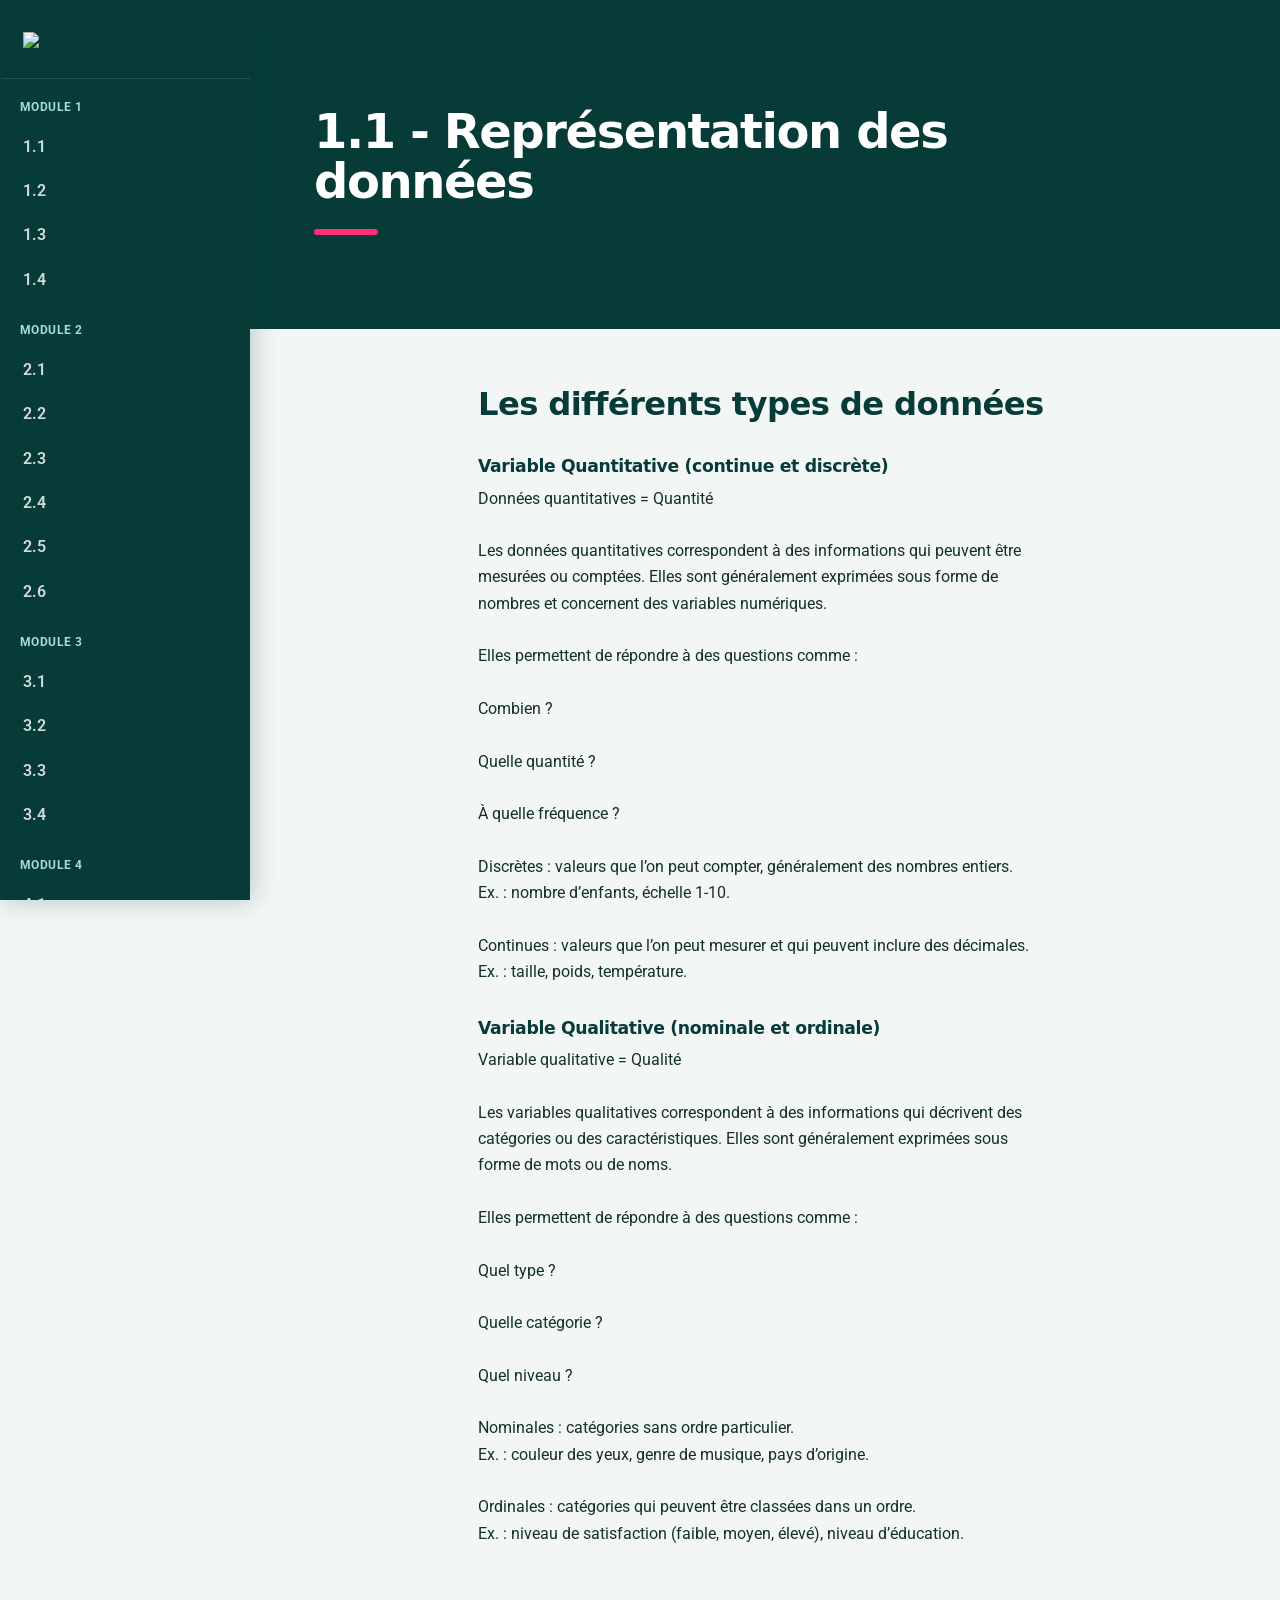
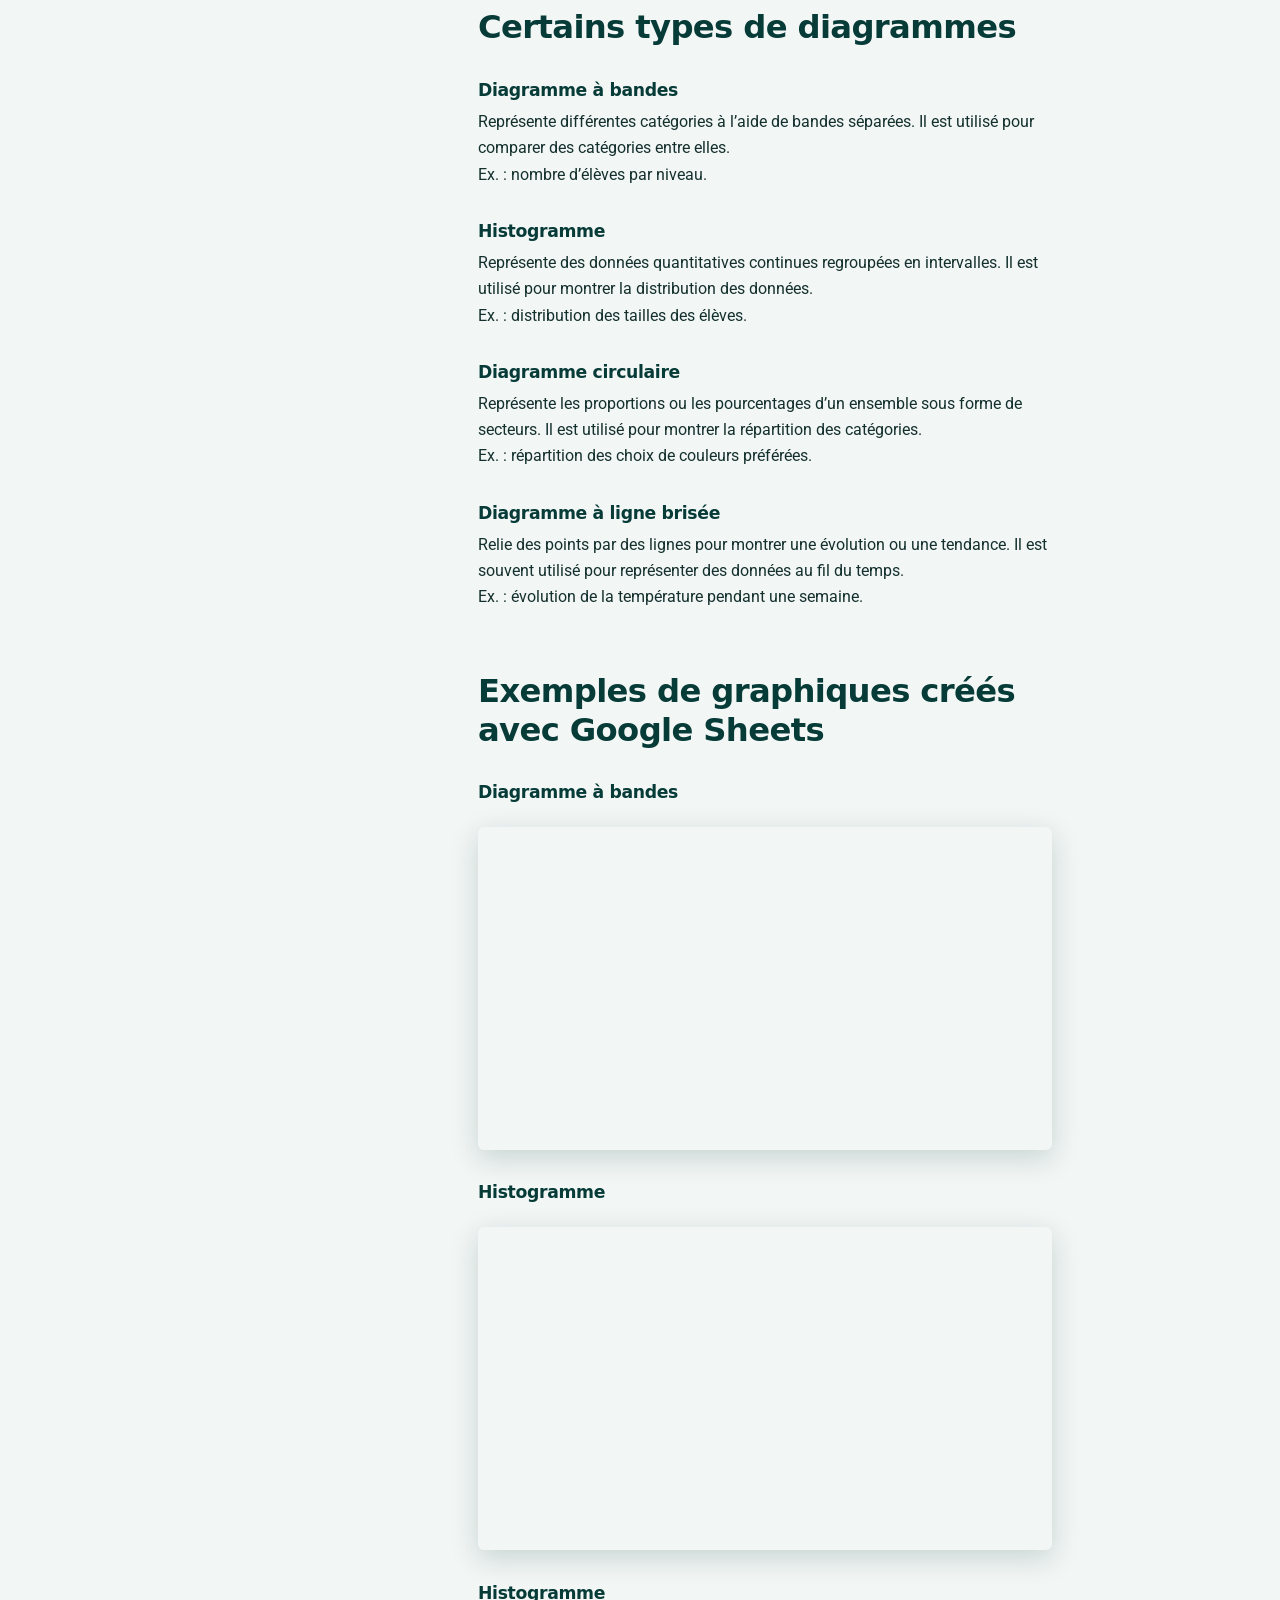
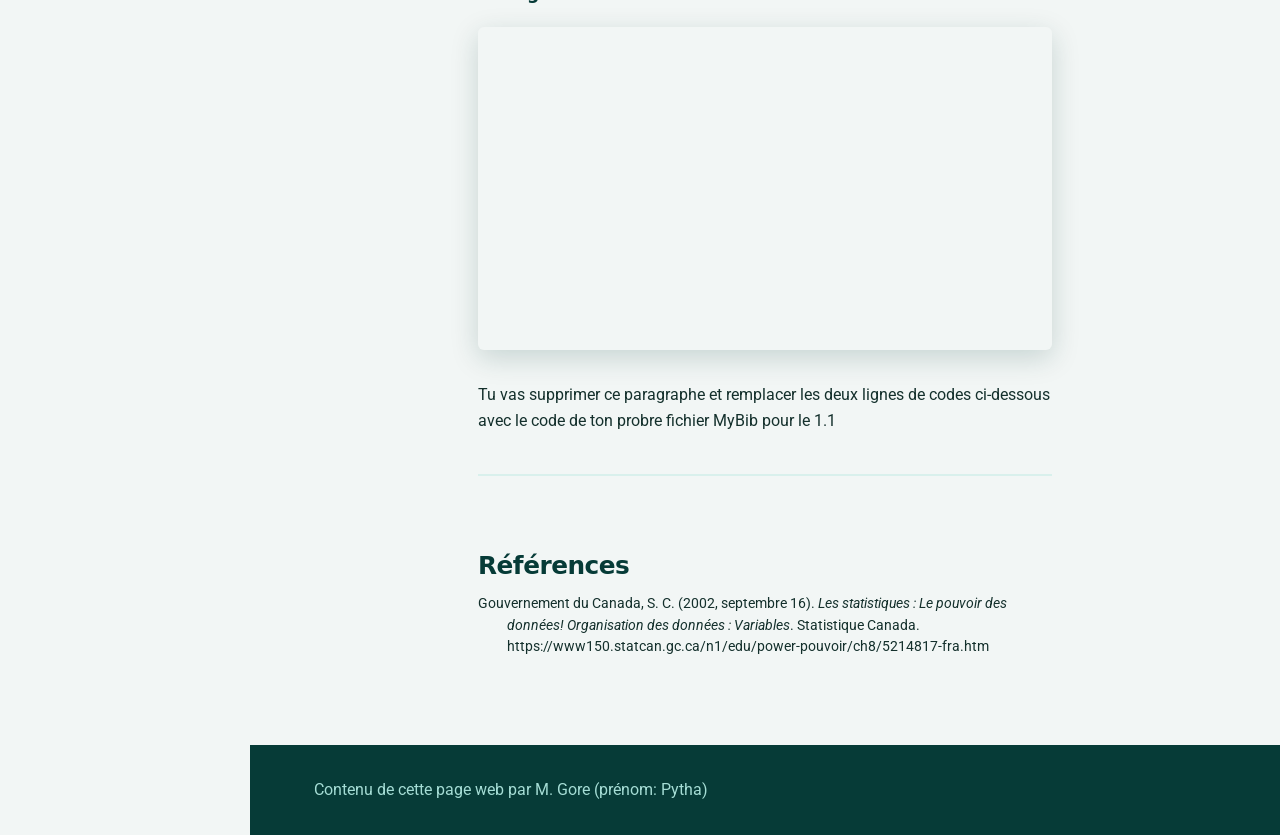
==== commit 7f887c01: "histogramme iframe" ====
--- a/module1-1.html
+++ b/module1-1.html
@@ -108,8 +108,13 @@
   title="Diagramme à bandes">
 </iframe> 
 <h3>Histogramme</h3>
-<p>Tu vas remplacer ce paragraphe par le code iframe d'un graphique créé avec Google Sheets.  Les données proviendront des résultats du sondage fait en classe.  </p>
-<h3>Diagramme circulaire</h3>
+
+<iframe 
+  src="https://docs.google.com/spreadsheets/d/e/2PACX-1vQNAiB42mKEUf9hbEIamJmpWtopzJoiZbi5aZYfHVjJEsGWSXKr6wFv8ucXwm9q1Khi6n744NUPvE7U/pubchart?oid=952607572&format=interactive" 
+  width="600" 
+  height="400" 
+  title="Diagramme circulaire">
+</iframe> <h3>Histogramme</h3>
 
 <iframe 
   src="https://docs.google.com/spreadsheets/d/e/2PACX-1vQNAiB42mKEUf9hbEIamJmpWtopzJoiZbi5aZYfHVjJEsGWSXKr6wFv8ucXwm9q1Khi6n744NUPvE7U/pubchart?oid=208213414&format=interactive" 
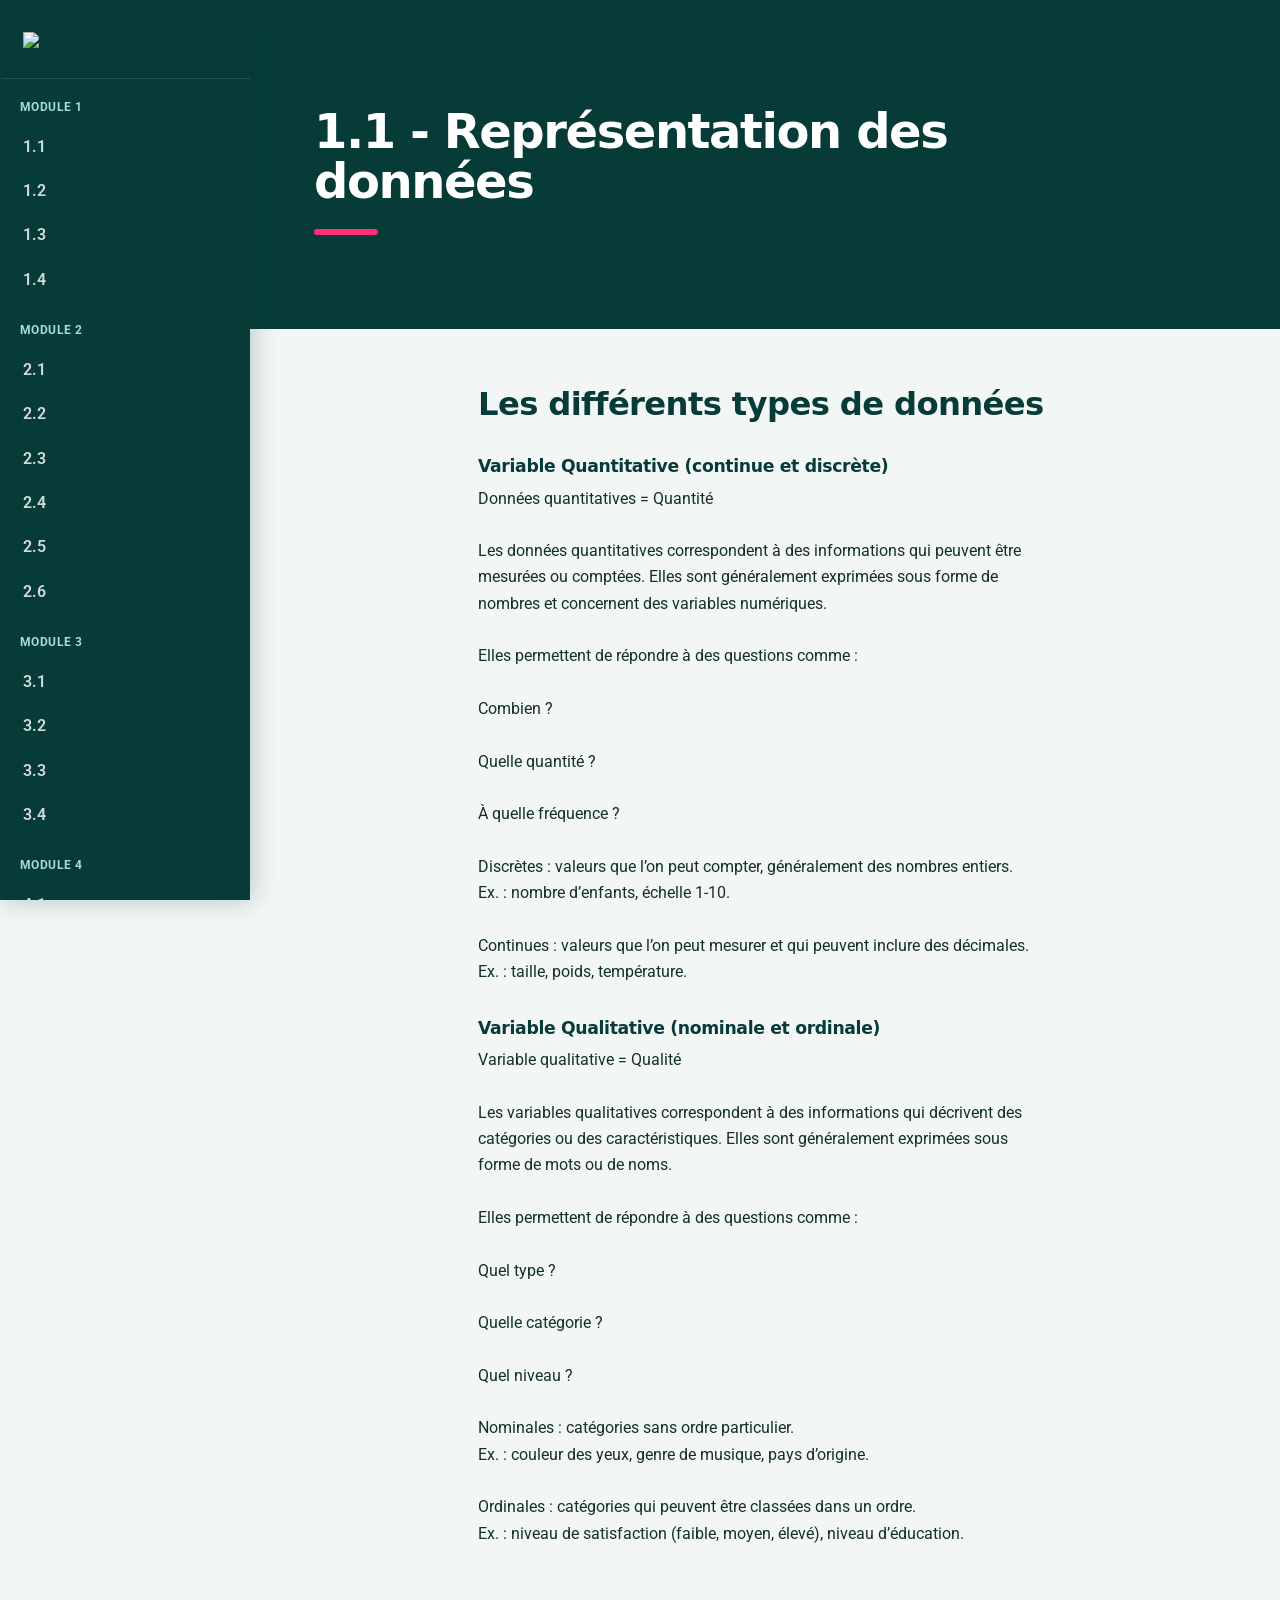
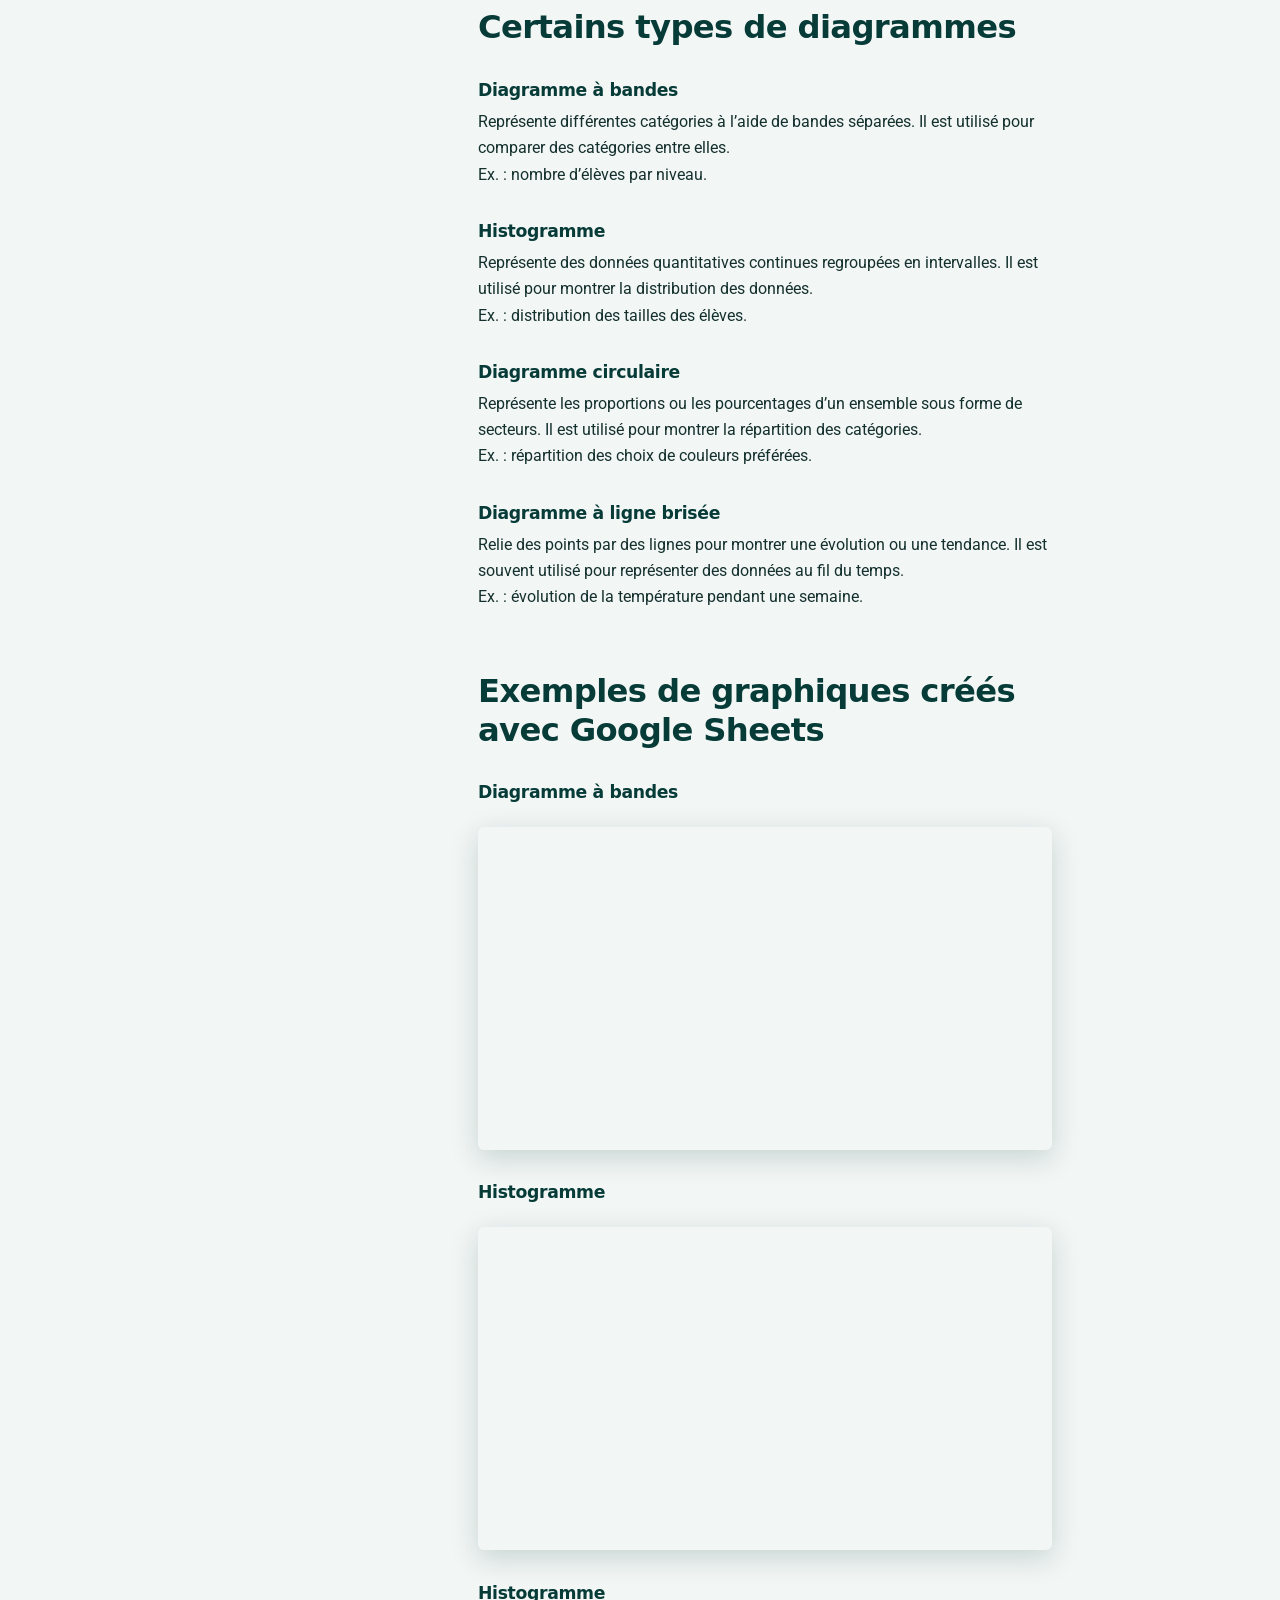
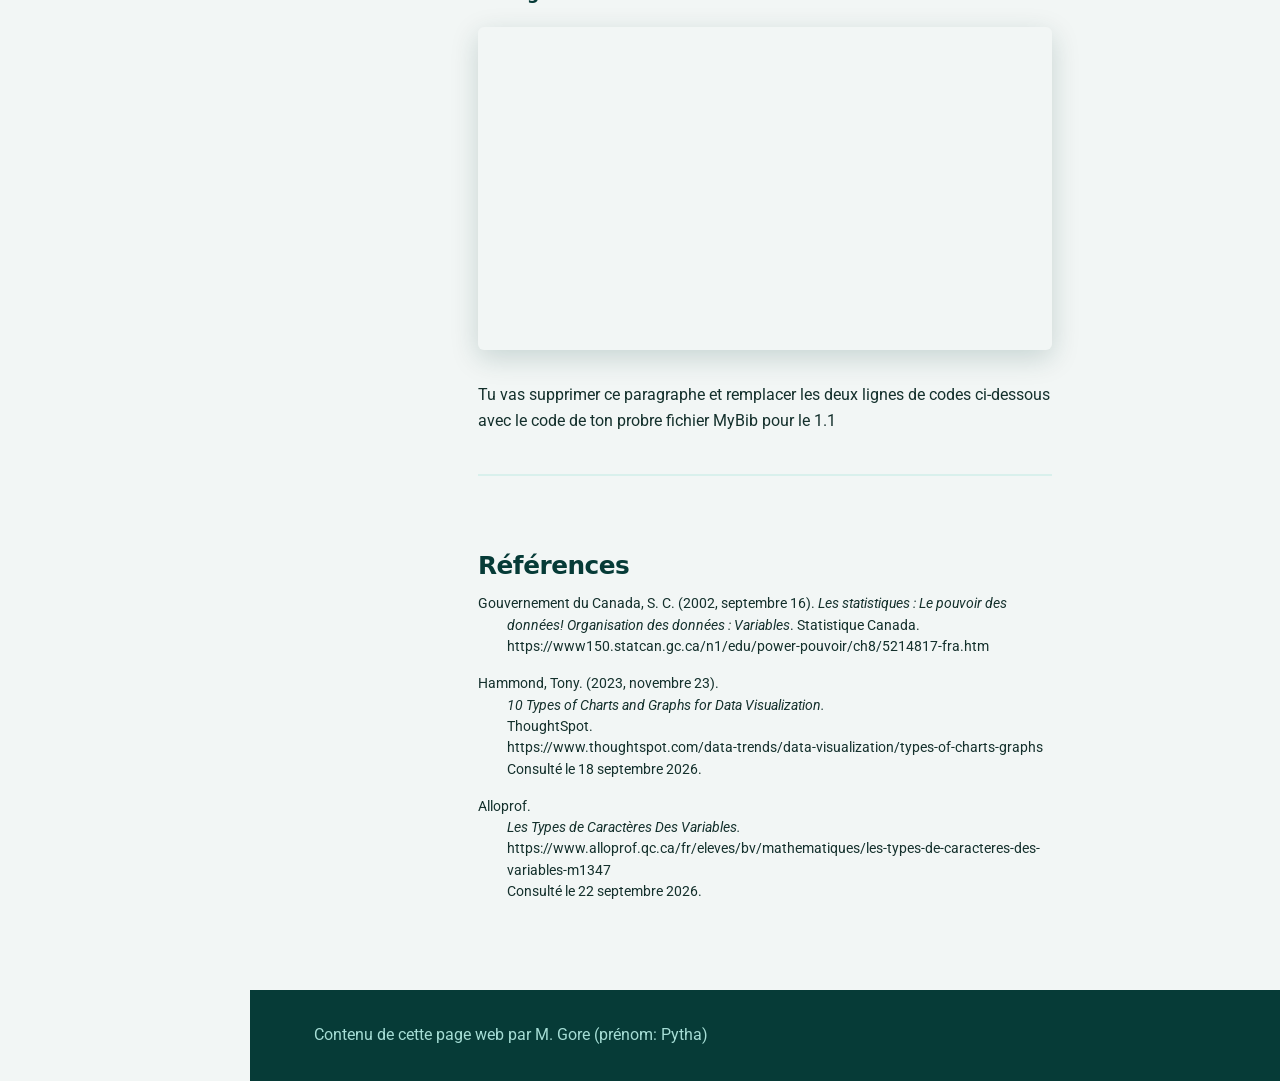
==== commit 63dfea15: "sources" ====
--- a/module1-1.html
+++ b/module1-1.html
@@ -104,8 +104,10 @@
 <iframe 
   src="https://docs.google.com/spreadsheets/d/e/2PACX-1vQNAiB42mKEUf9hbEIamJmpWtopzJoiZbi5aZYfHVjJEsGWSXKr6wFv8ucXwm9q1Khi6n744NUPvE7U/pubchart?oid=952147948&format=interactive" 
   width="600" 
-  height="400" 
-  title="Diagramme à bandes">
+  height="300" 
+  title="Diagramme à bandes"
+  
+  >
 </iframe> 
 <h3>Histogramme</h3>
 
@@ -132,6 +134,21 @@
     <p class="reference">
       Gouvernement du Canada, S. C. (2002, septembre 16). <em>Les statistiques : Le pouvoir des données! Organisation des données : Variables</em>. Statistique Canada. https://www150.statcan.gc.ca/n1/edu/power-pouvoir/ch8/5214817-fra.htm
     </p>
+    <p class="reference">
+  Hammond, Tony. (2023, novembre 23).<br>
+  <em>10 Types of Charts and Graphs for Data Visualization.</em><br>
+  ThoughtSpot.<br>
+  https://www.thoughtspot.com/data-trends/data-visualization/types-of-charts-graphs<br>
+  Consulté le 18 septembre 2026.
+</p>
+
+<p class="reference">
+  Alloprof.<br>
+  <em>Les Types de Caractères Des Variables.</em><br>
+  https://www.alloprof.qc.ca/fr/eleves/bv/mathematiques/les-types-de-caracteres-des-variables-m1347<br>
+  Consulté le 22 septembre 2026.
+</p>
+
   </div>
 </section>
 
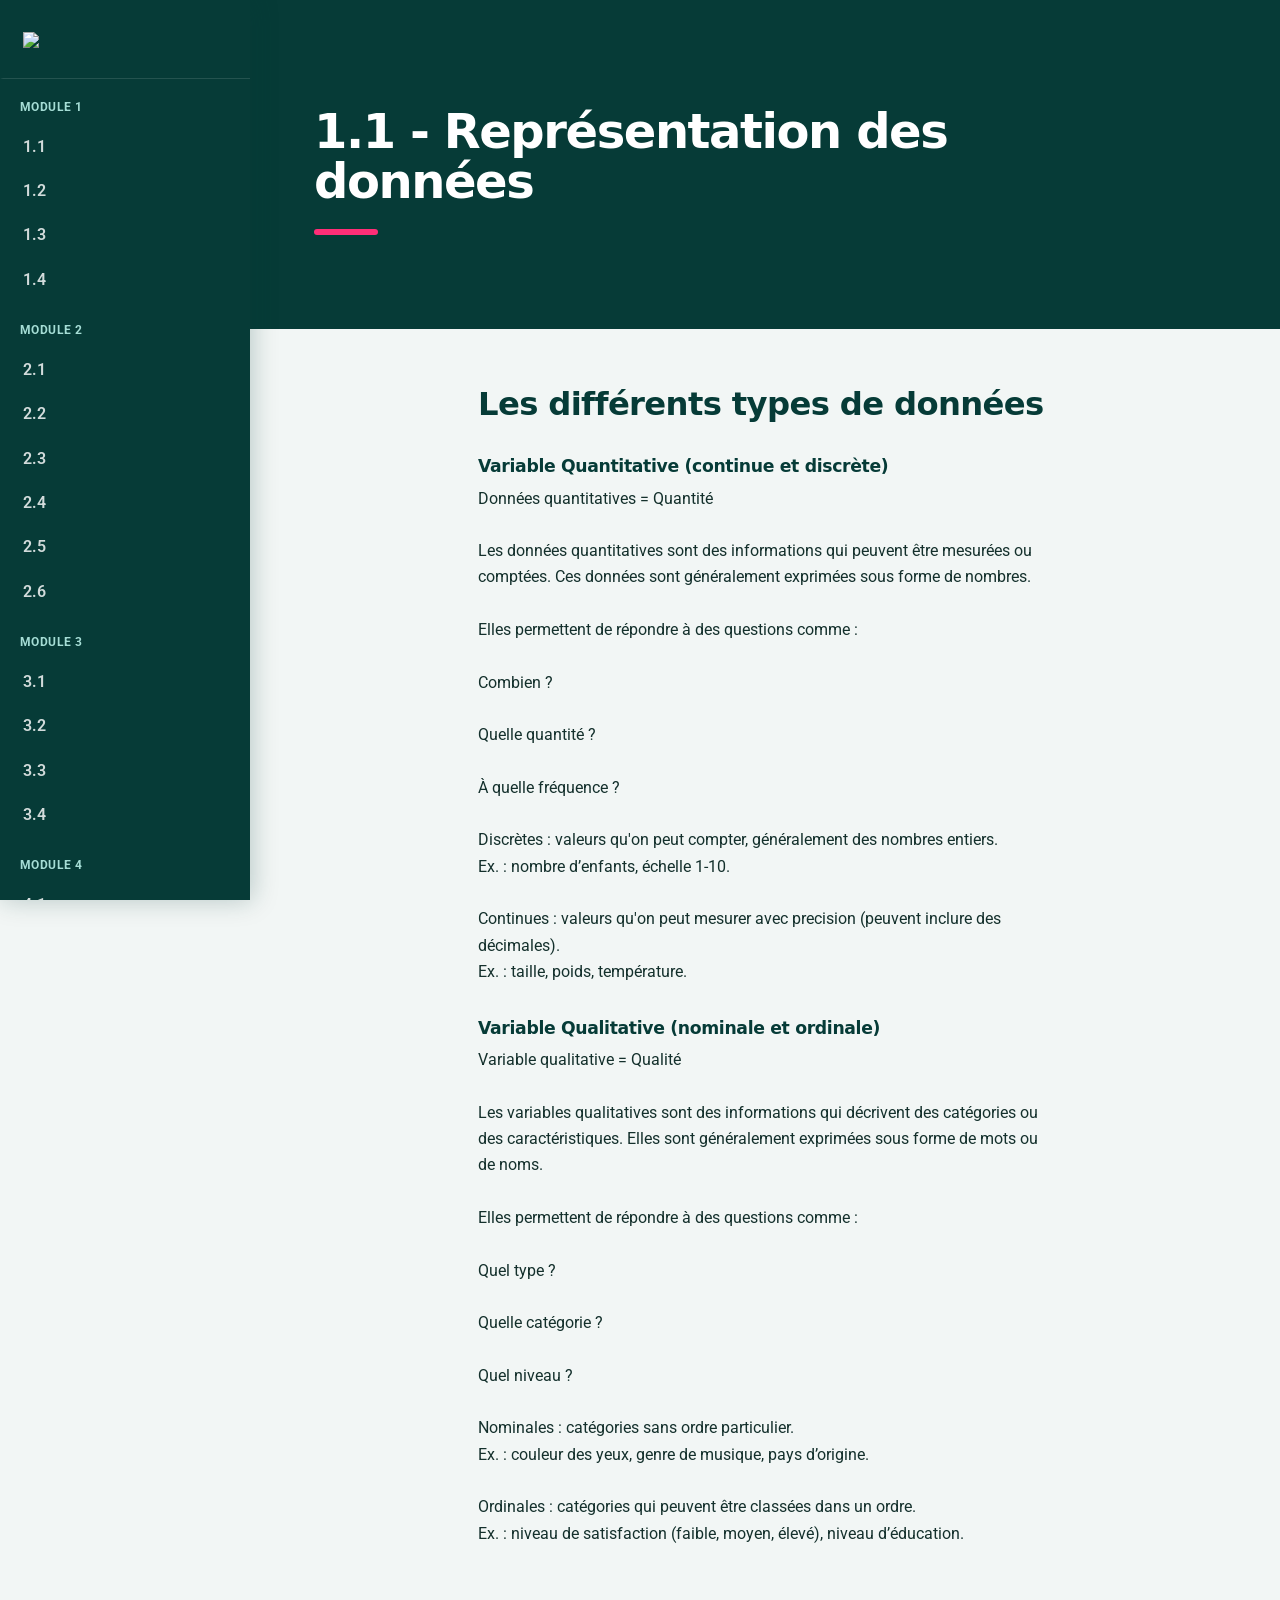
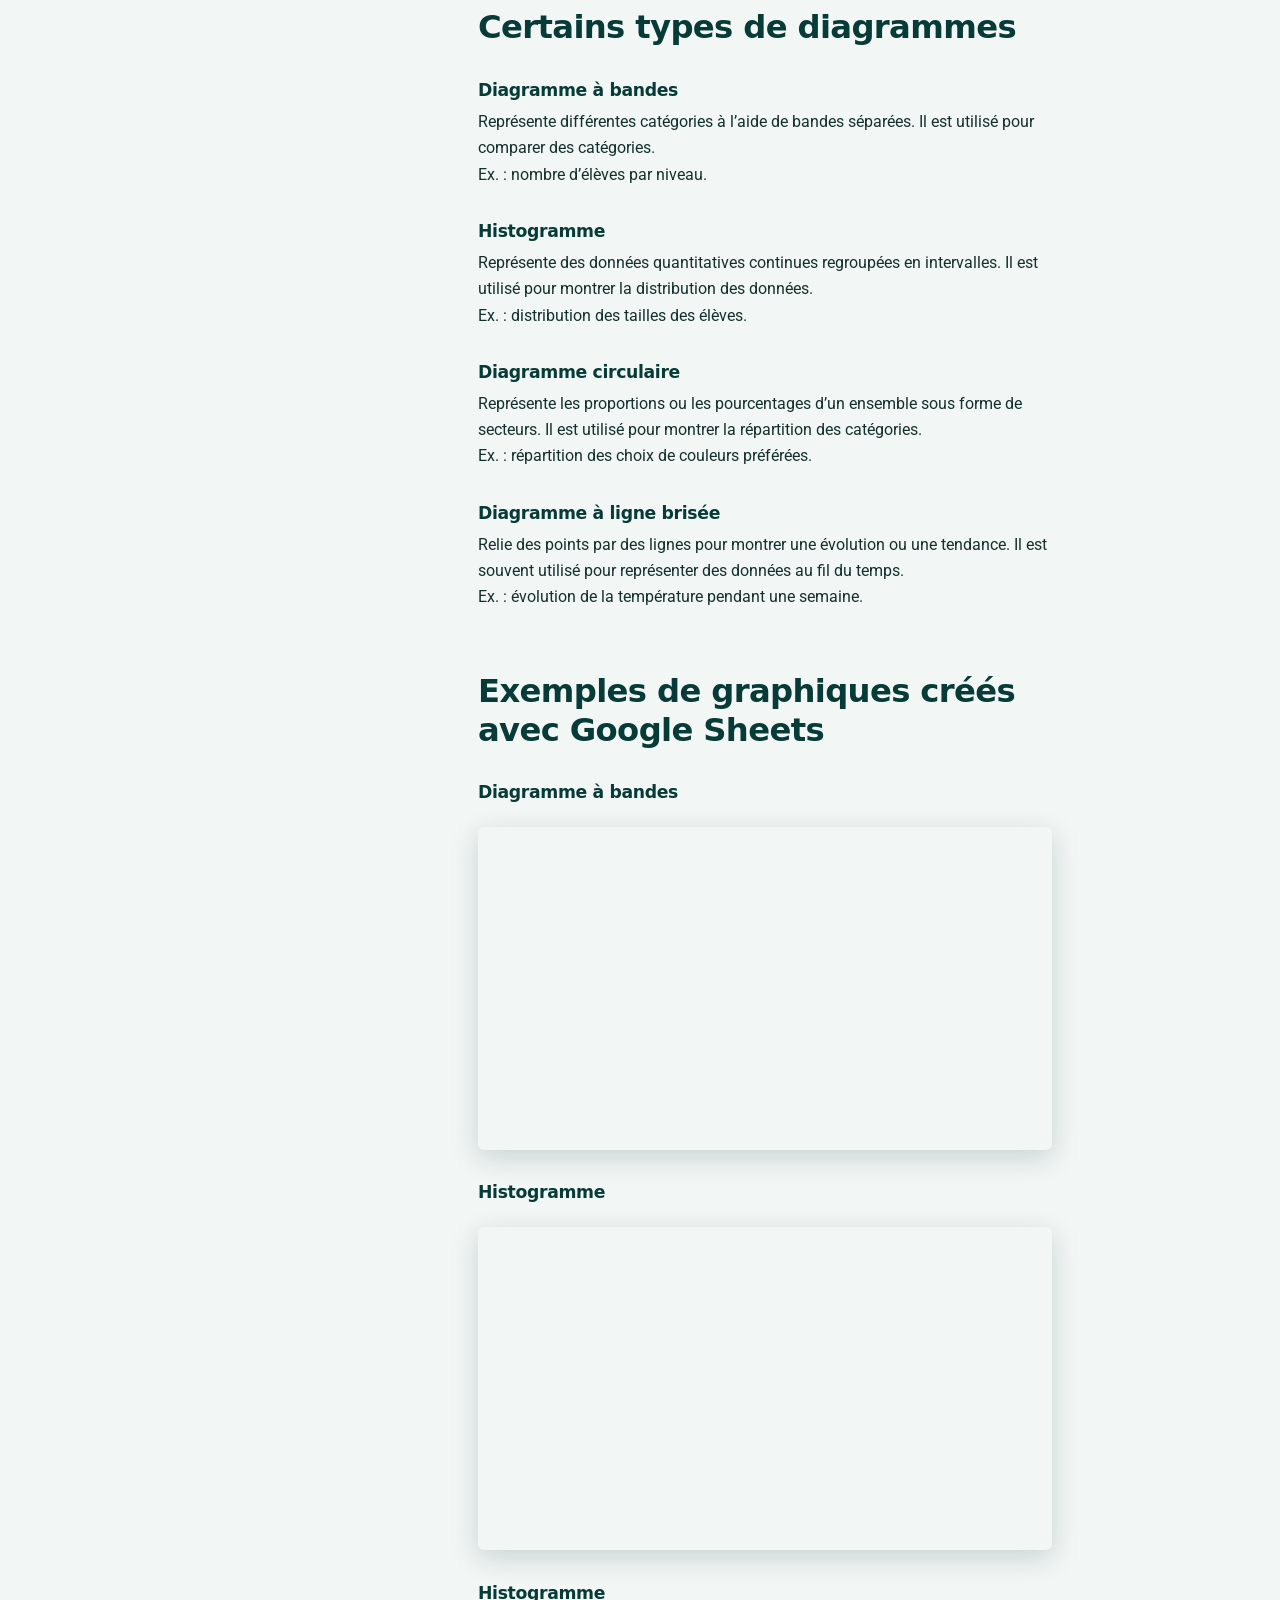
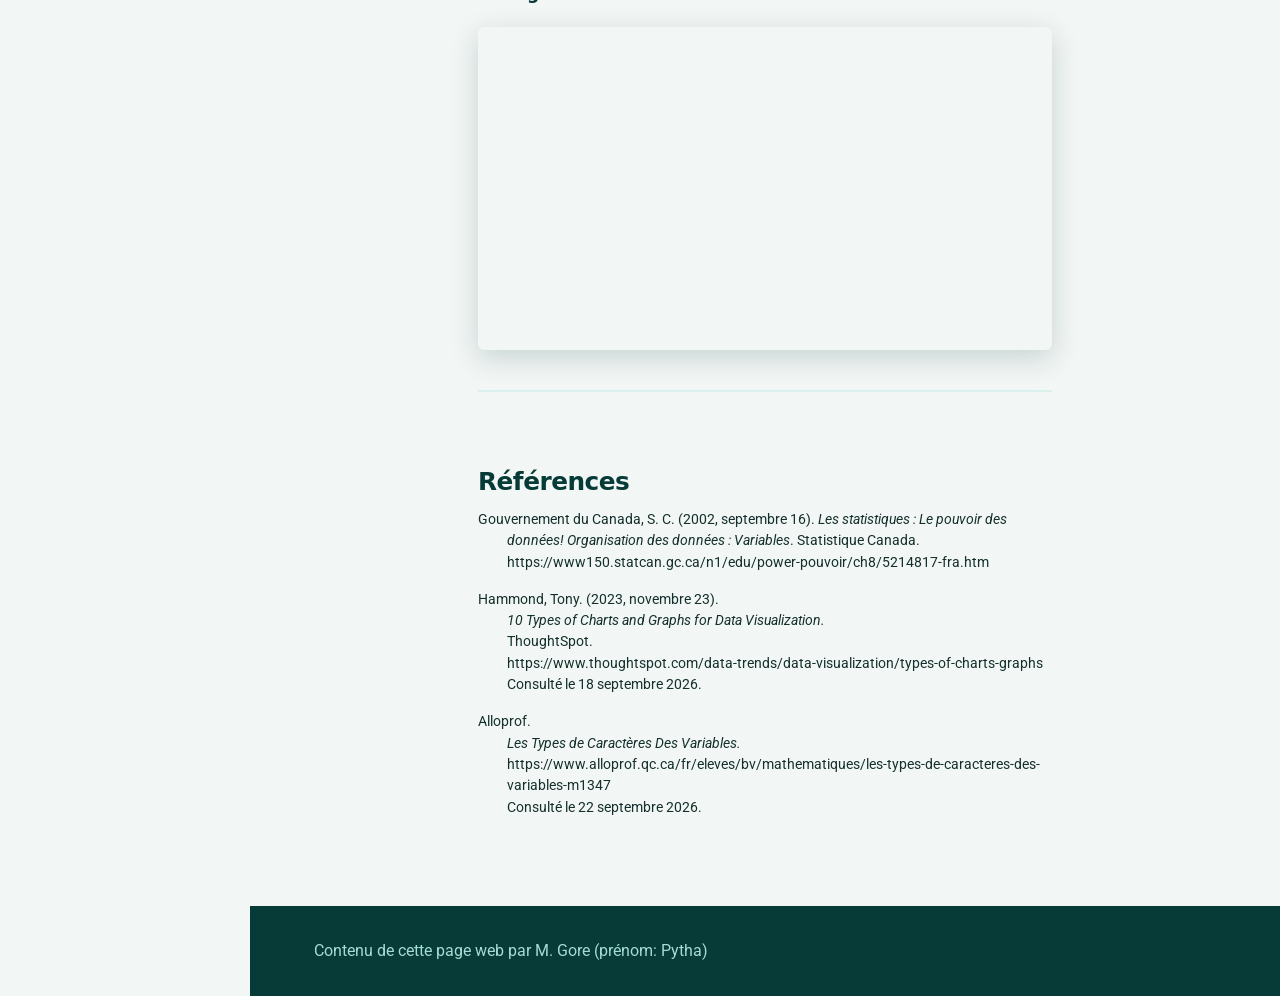
==== commit 525c4f1e: "fixing content" ====
--- a/module1-1.html
+++ b/module1-1.html
@@ -50,8 +50,8 @@
 <h1>Les différents types de données</h1>
 <h3>Variable Quantitative (continue et discrète)</h3>
 <p>Données quantitatives = Quantité <br><br>
-Les données quantitatives correspondent à des informations qui peuvent être mesurées ou comptées. 
-Elles sont généralement exprimées sous forme de nombres et concernent des variables numériques.
+Les données quantitatives sont des informations qui peuvent être mesurées ou comptées. 
+Ces données sont généralement exprimées sous forme de nombres.
 <br><br>
 Elles permettent de répondre à des questions comme :
 <br><br>
@@ -61,15 +61,15 @@
 <br><br>
 À quelle fréquence ?
 <br><br>
-Discrètes : valeurs que l’on peut compter, généralement des nombres entiers.<br>
+Discrètes : valeurs qu'on peut compter, généralement des nombres entiers.<br>
 Ex. : nombre d’enfants, échelle 1-10.
 <br><br>
-Continues : valeurs que l’on peut mesurer et qui peuvent inclure des décimales.<br>
+Continues : valeurs qu'on peut mesurer avec precision (peuvent inclure des décimales).<br>
 Ex. : taille, poids, température.</p>
 
 <h3>Variable Qualitative (nominale et ordinale)</h3>
 <p>Variable qualitative = Qualité <br><br>
-Les variables qualitatives correspondent à des informations qui décrivent des catégories ou des caractéristiques.
+Les variables qualitatives sont des informations qui décrivent des catégories ou des caractéristiques.
 Elles sont généralement exprimées sous forme de mots ou de noms.
 <br><br>
 Elles permettent de répondre à des questions comme :
@@ -89,7 +89,7 @@
 
 
 <h1>Certains types de diagrammes</h1> 
-<h3>Diagramme à bandes </h3> <p>Représente différentes catégories à l’aide de bandes séparées. Il est utilisé pour comparer des catégories entre elles.
+<h3>Diagramme à bandes </h3> <p>Représente différentes catégories à l’aide de bandes séparées. Il est utilisé pour comparer des catégories.
 <br>Ex. : nombre d’élèves par niveau.</p>
 <h3>Histogramme</h3> <p>Représente des données quantitatives continues regroupées en intervalles. Il est utilisé pour montrer la distribution des données.
 <br>Ex. : distribution des tailles des élèves.</p> <h3>Diagramme circulaire</h3>
@@ -125,7 +125,7 @@
   title="Diagramme circulaire">
 </iframe> 
 
-<p>Tu vas supprimer ce paragraphe et remplacer les deux lignes de codes ci-dessous avec le code de ton probre fichier MyBib pour le 1.1 </p>
+
 
 
 <section class="references">
